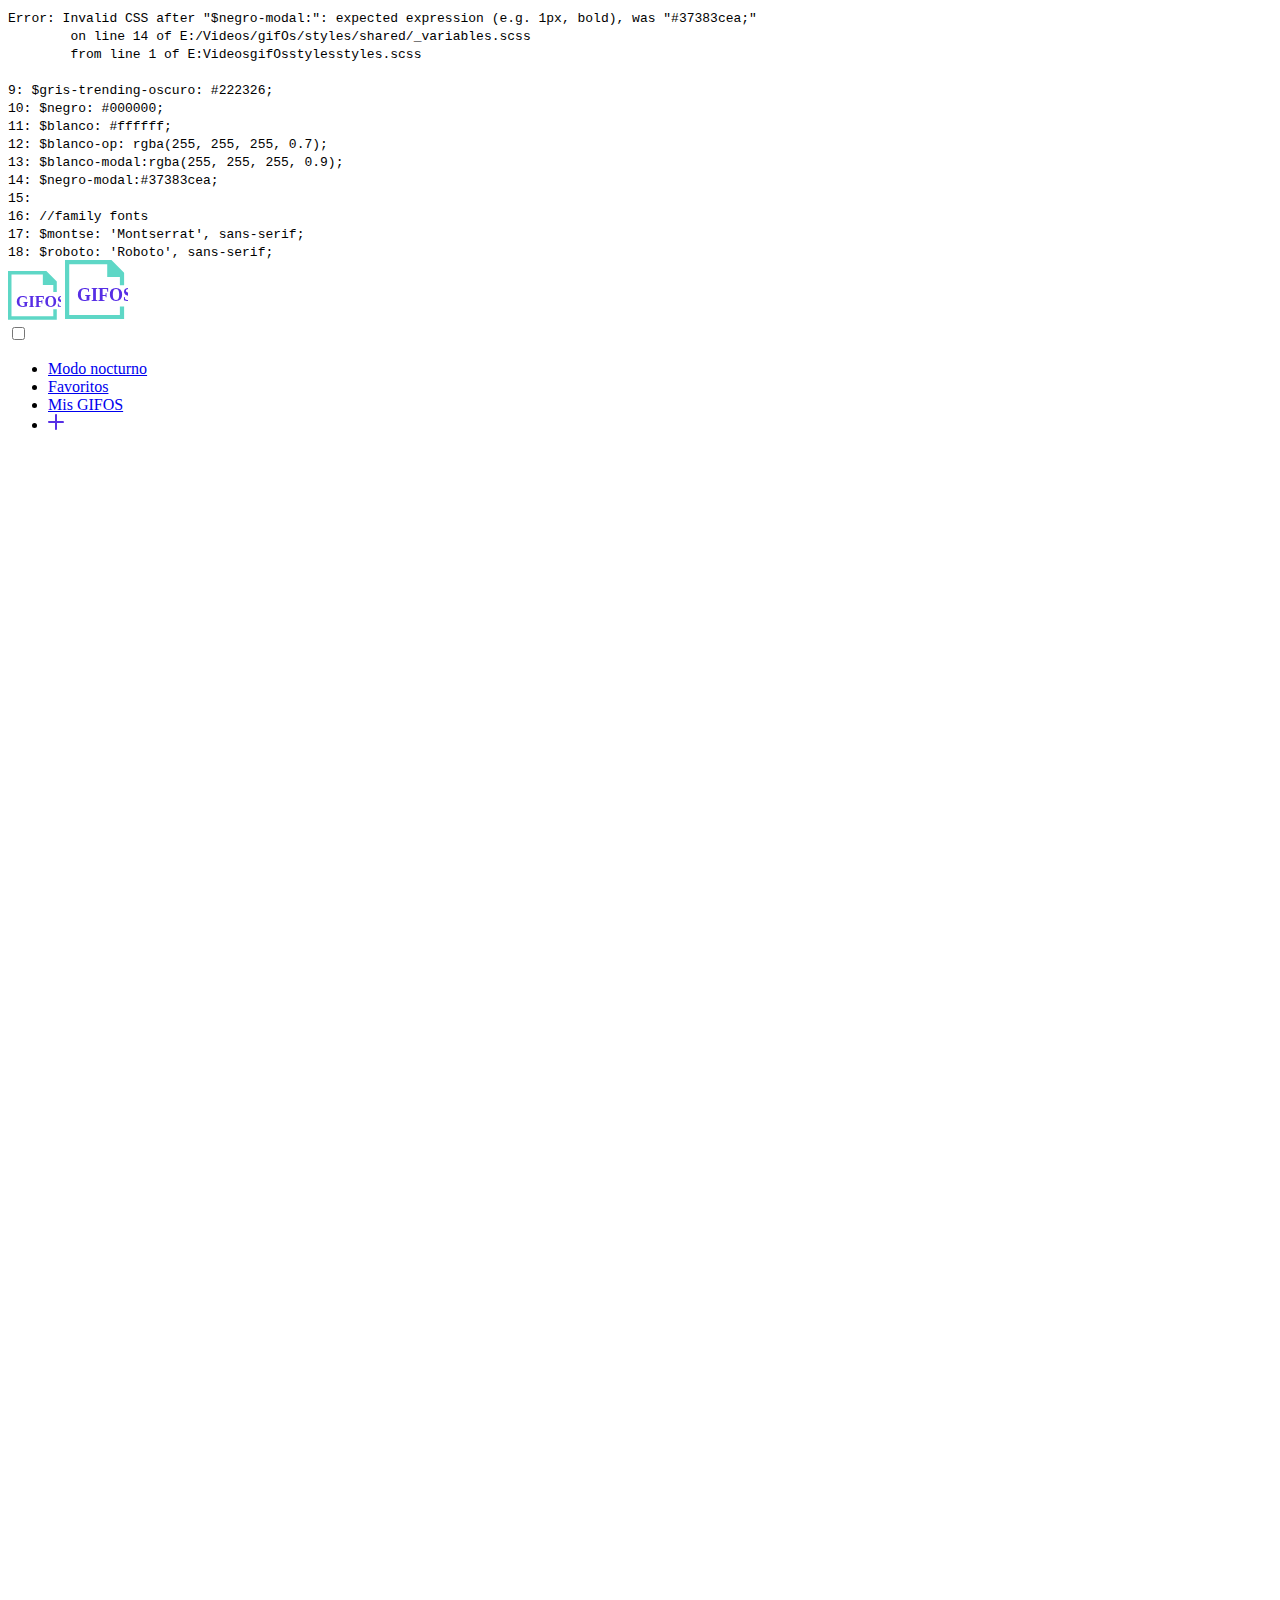
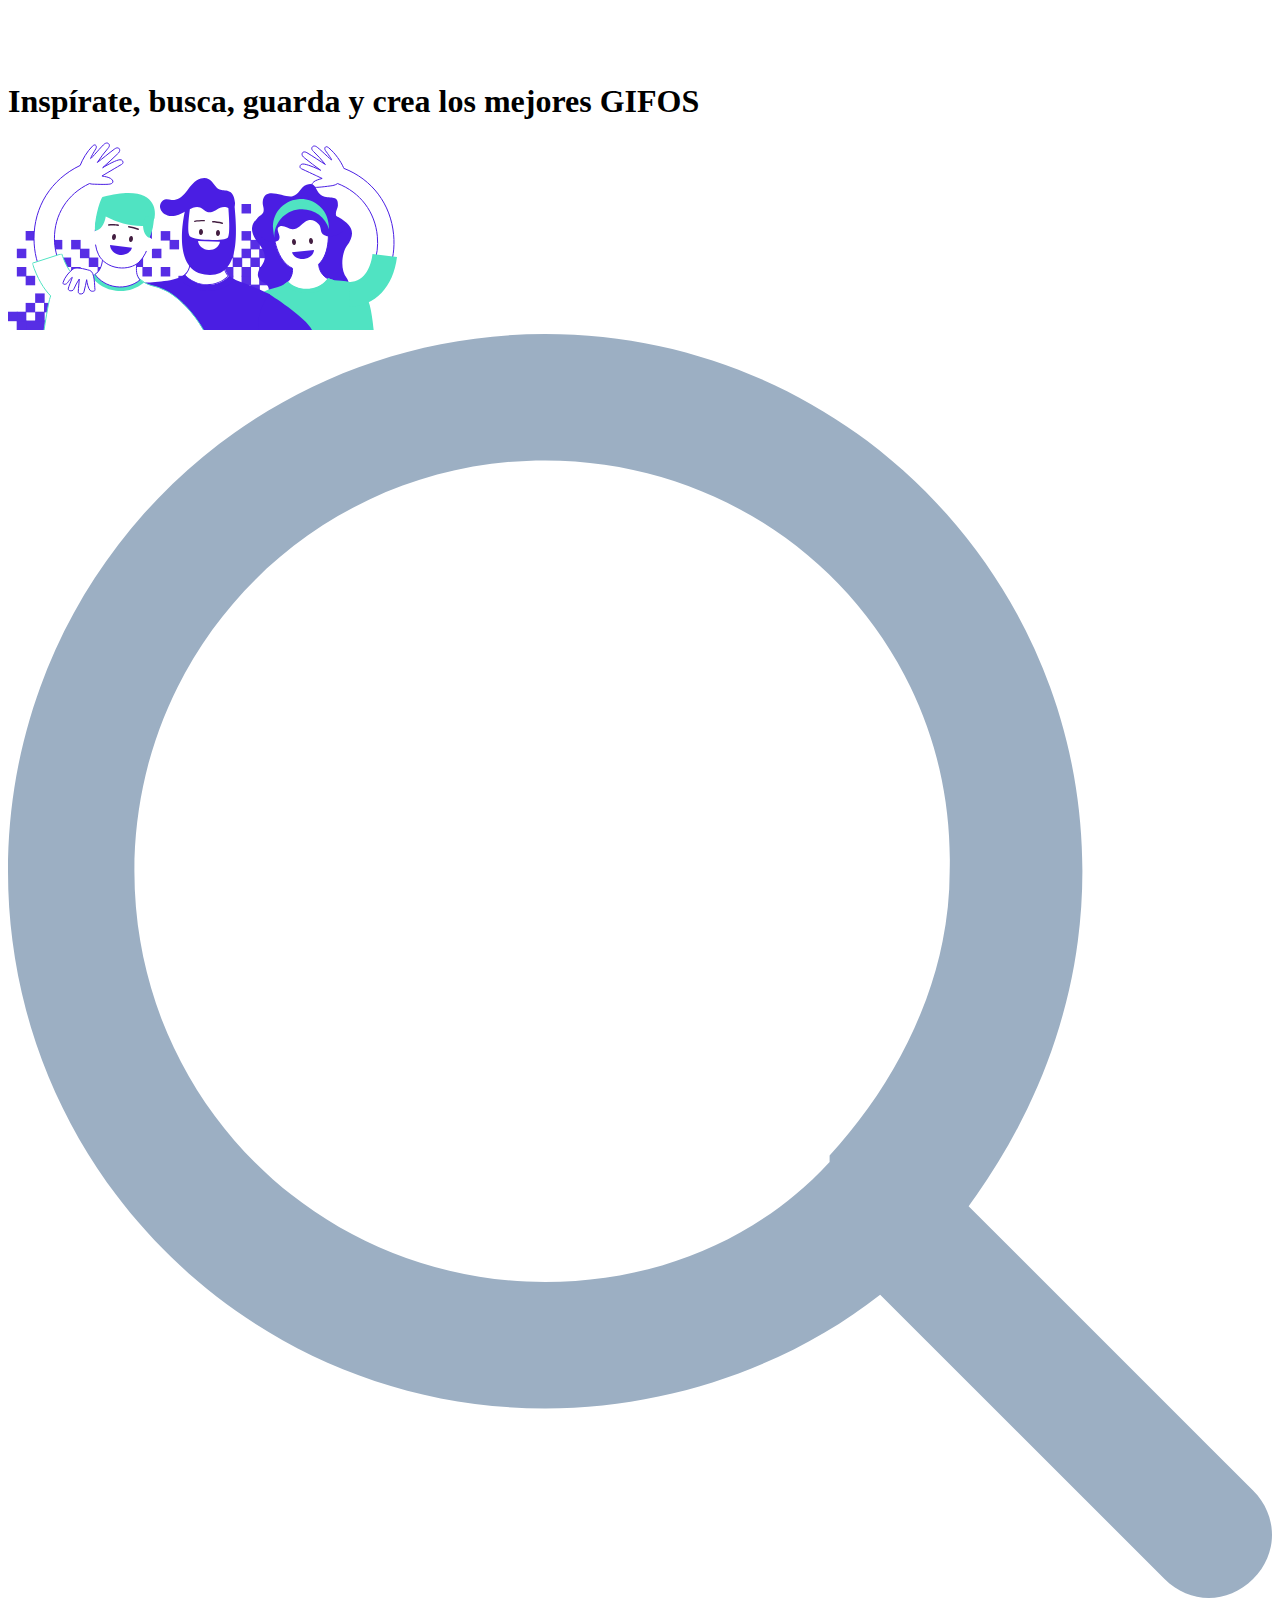
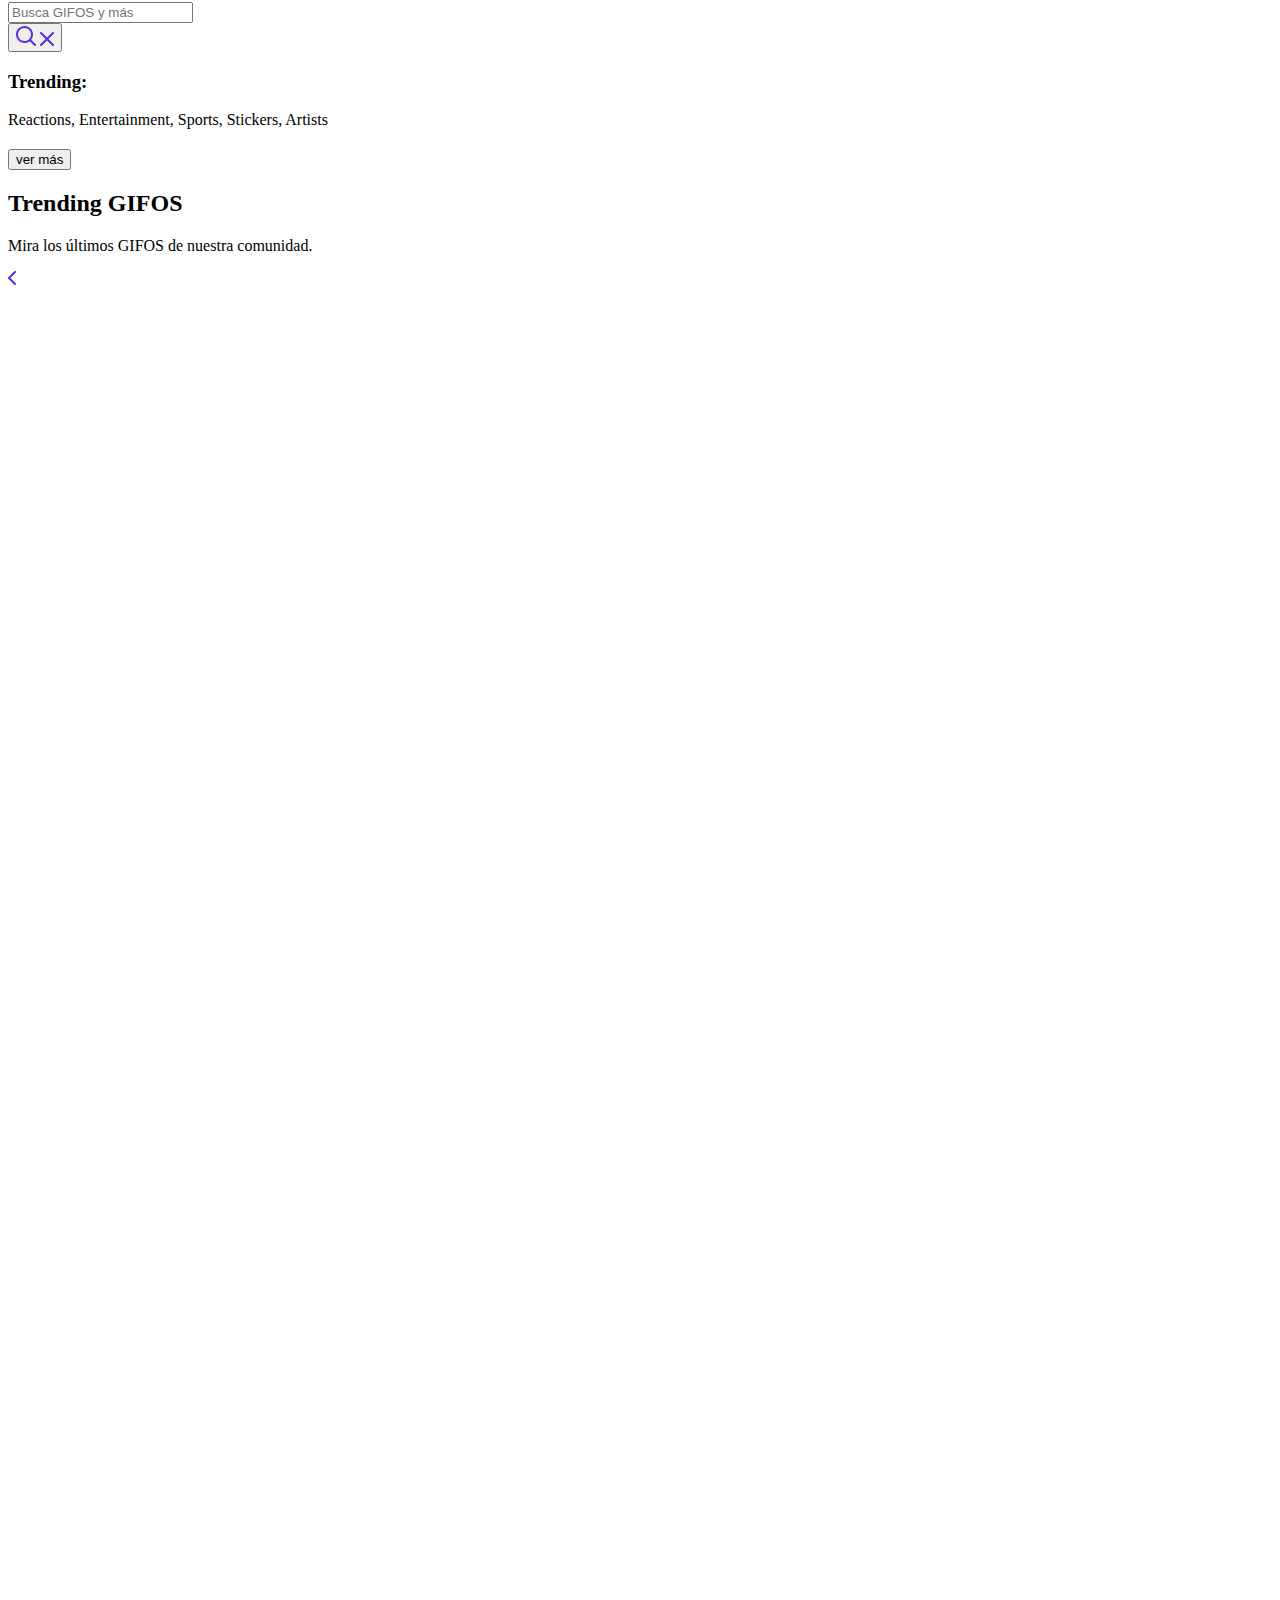
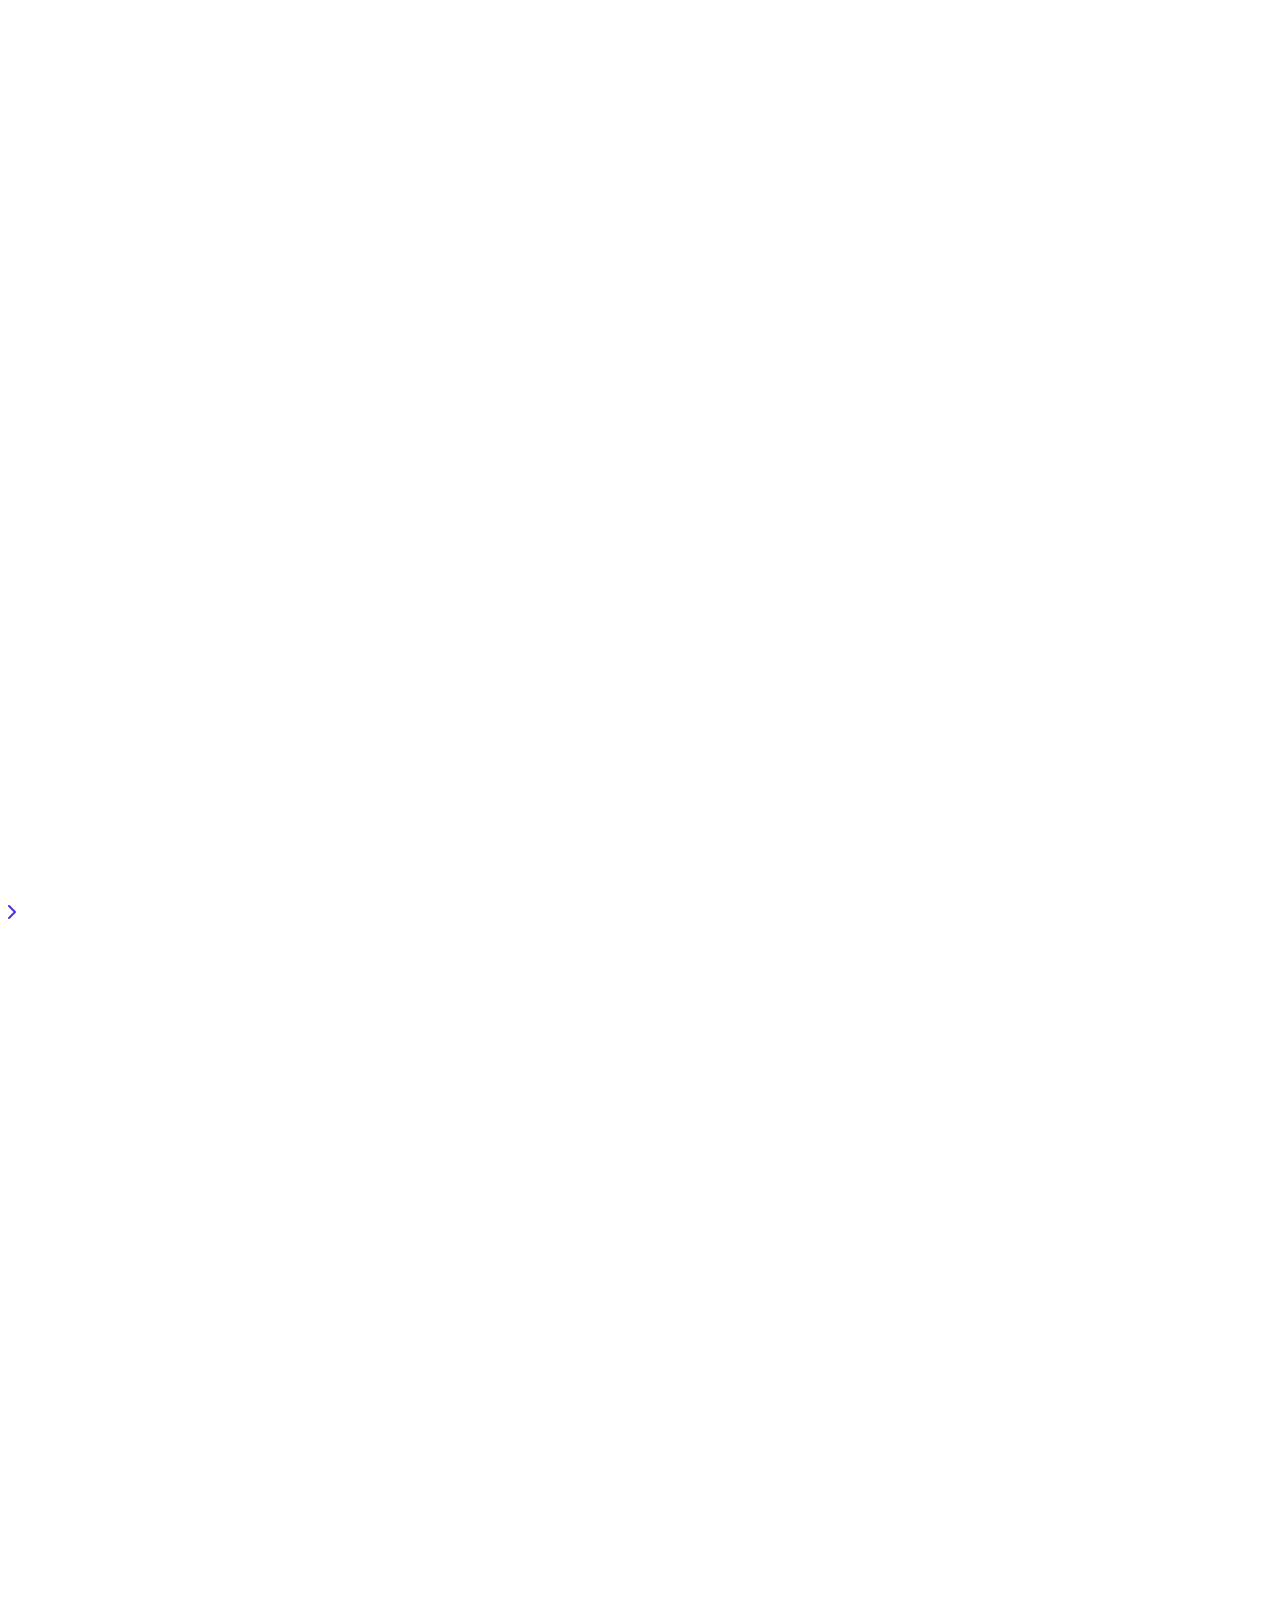
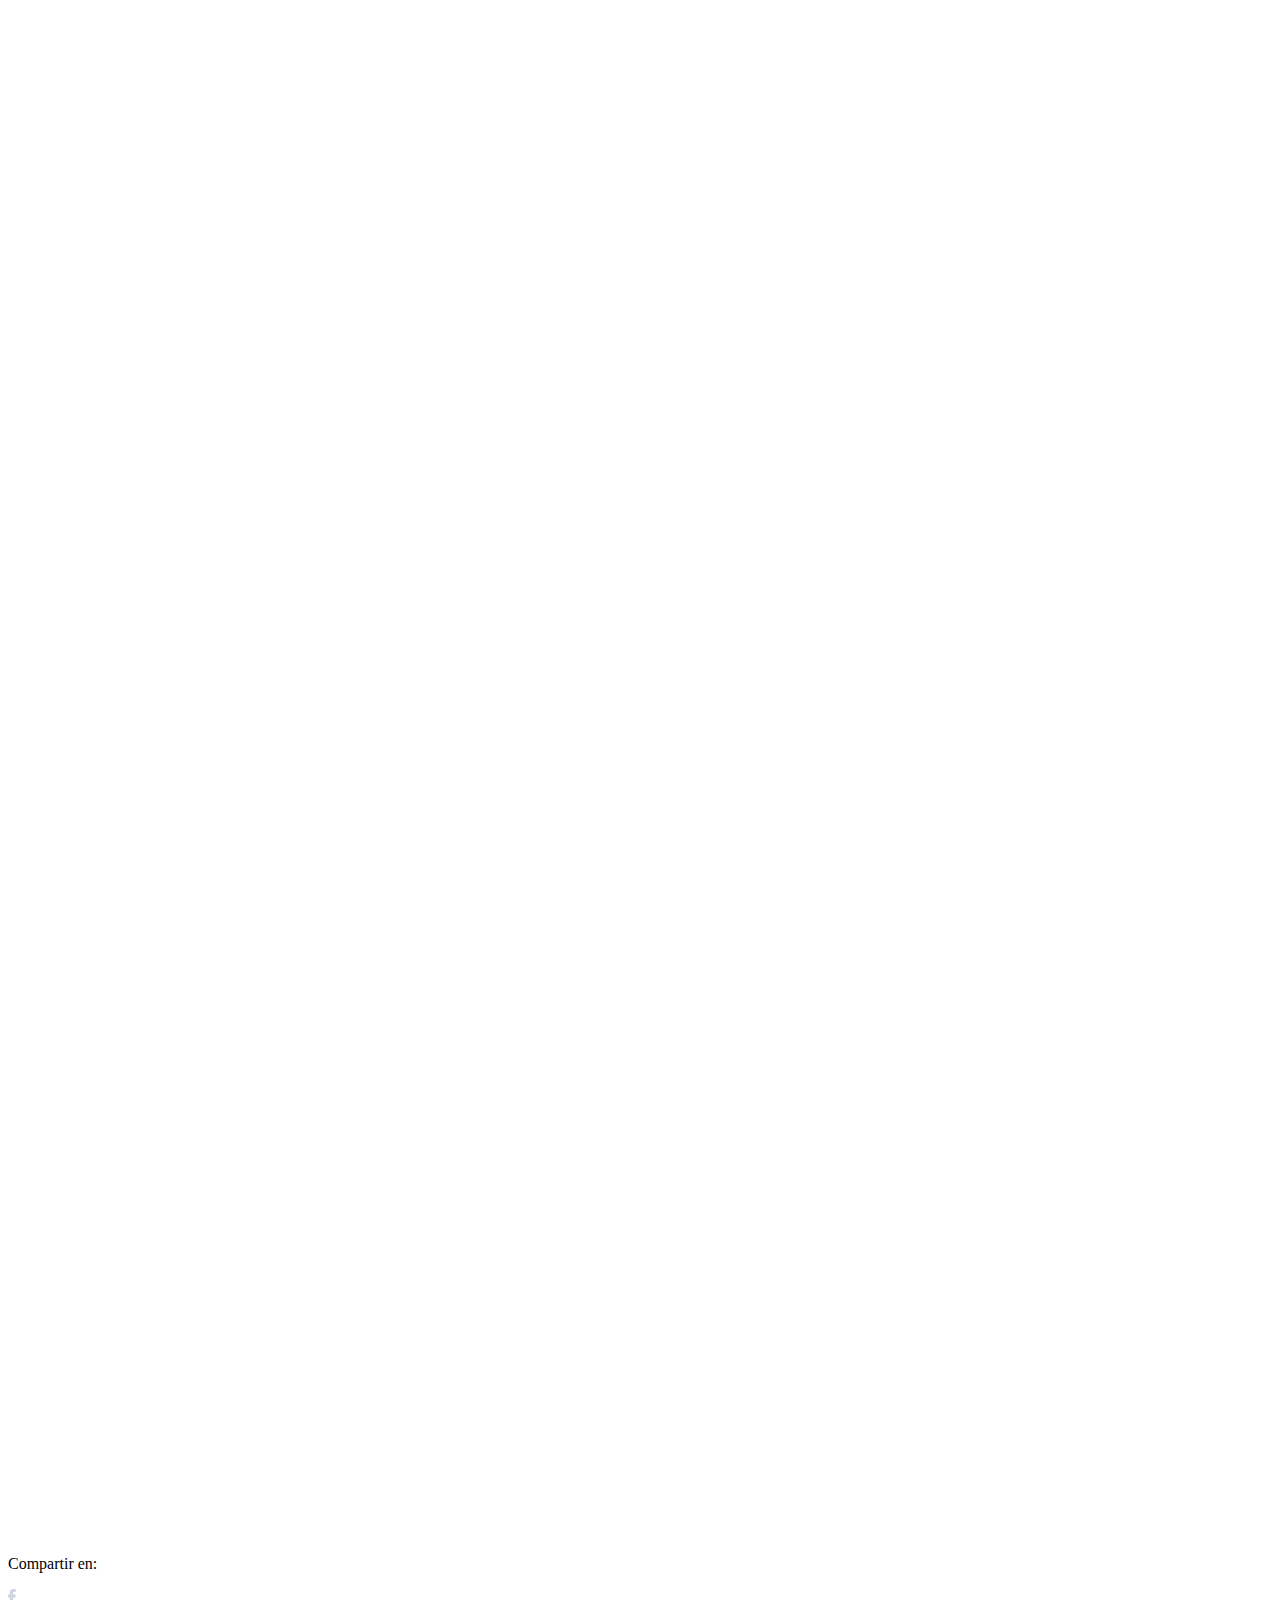
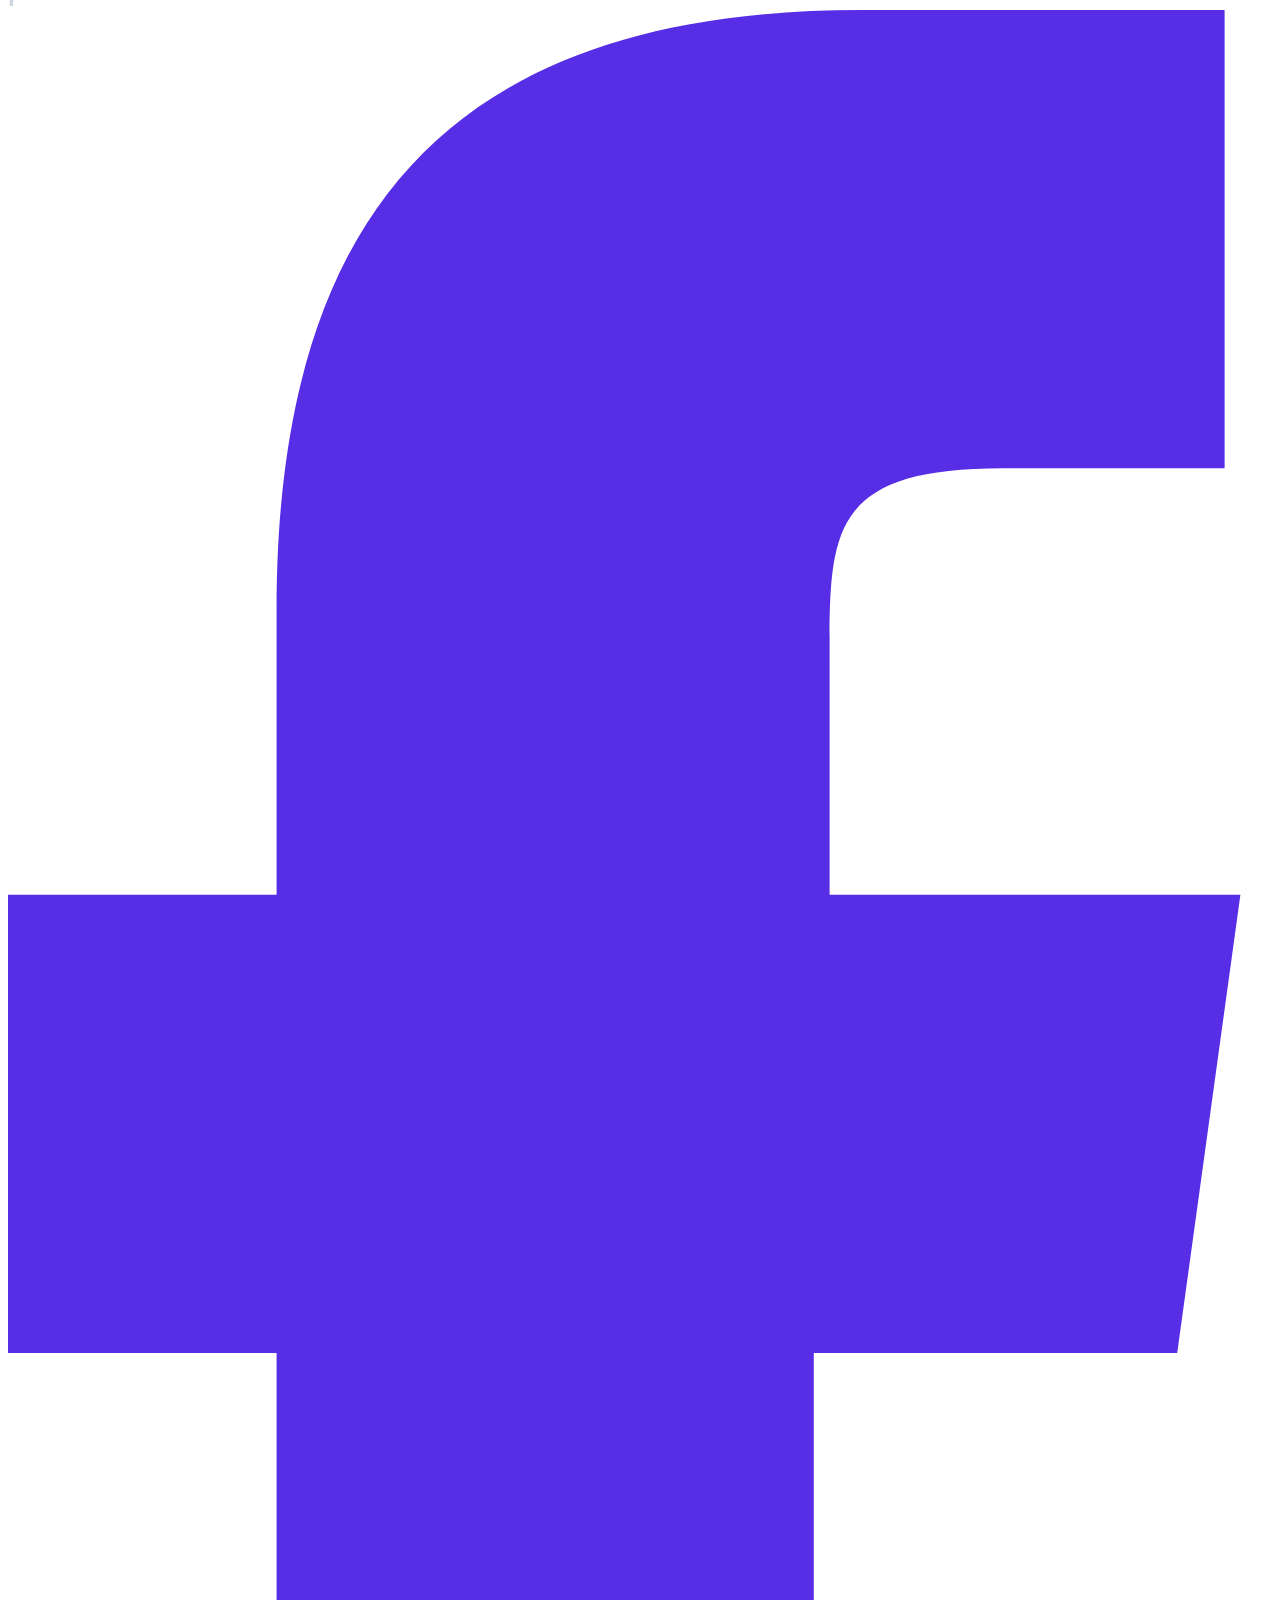
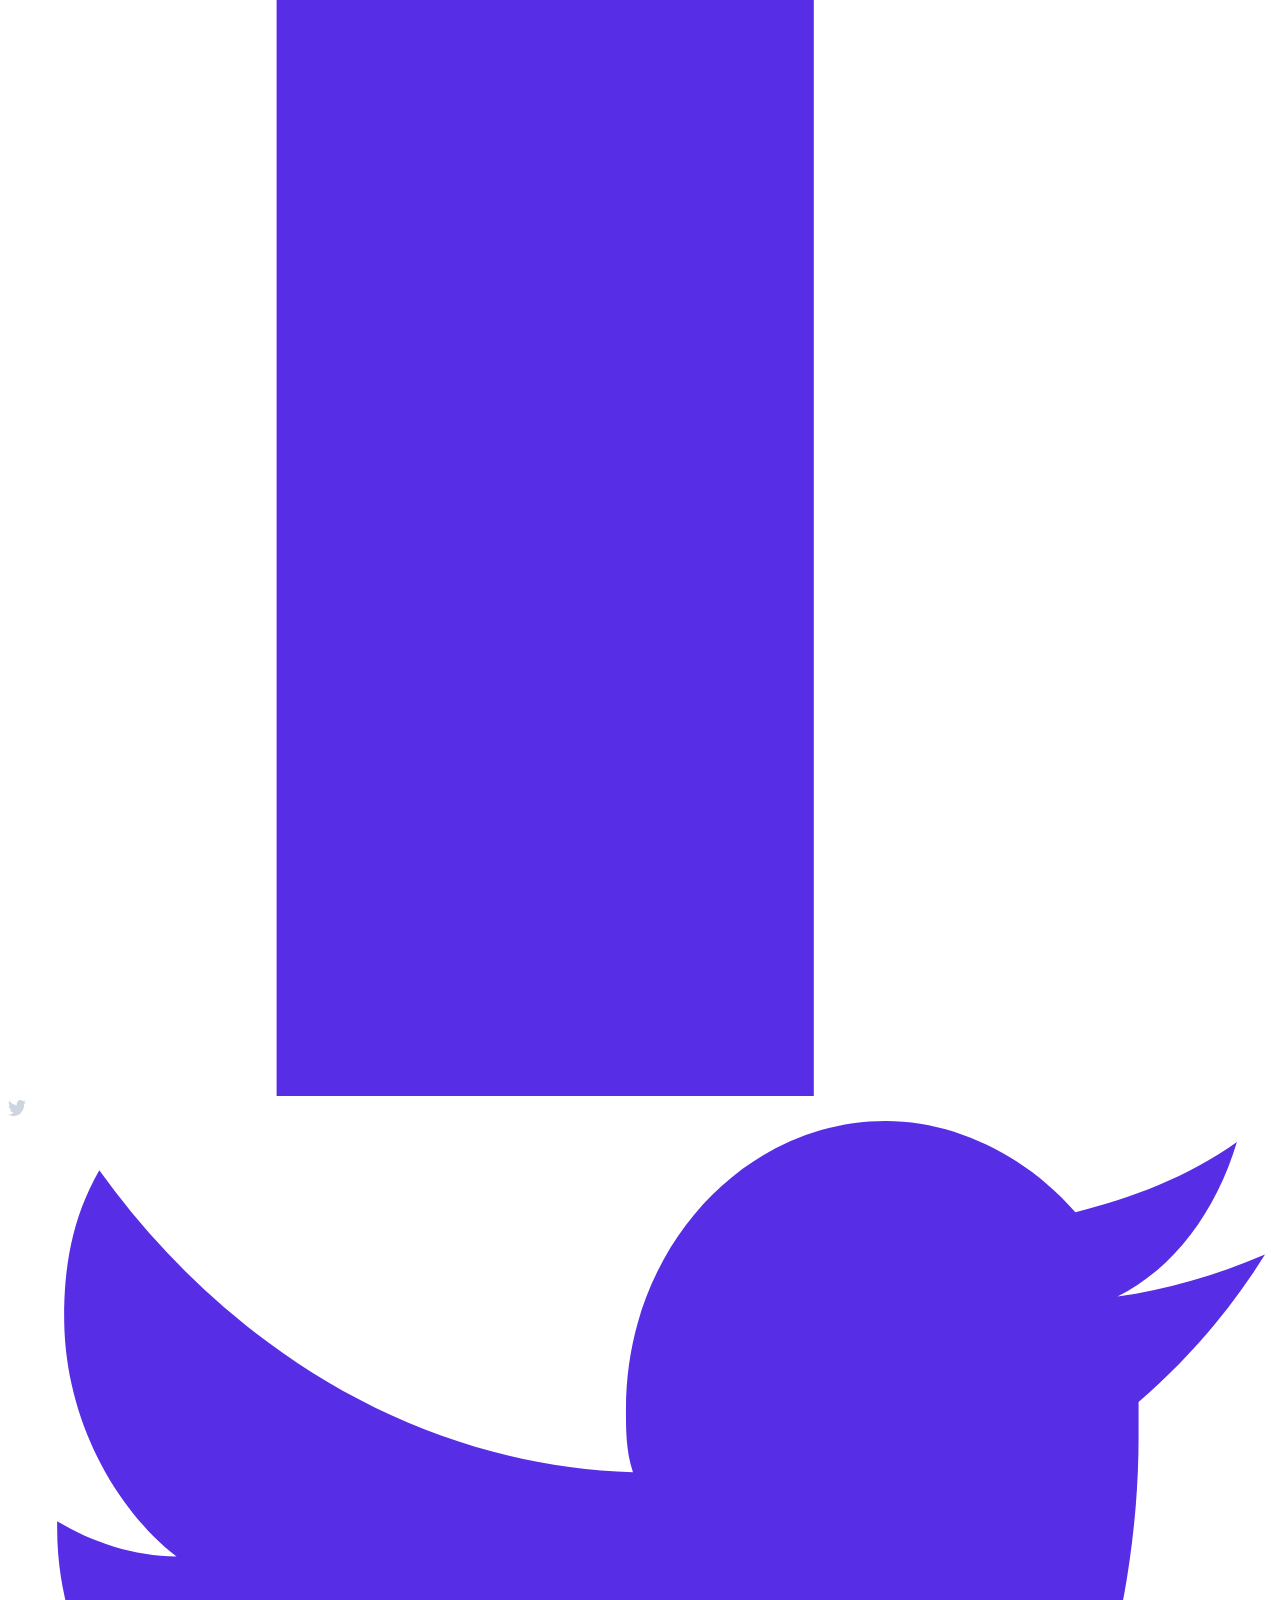
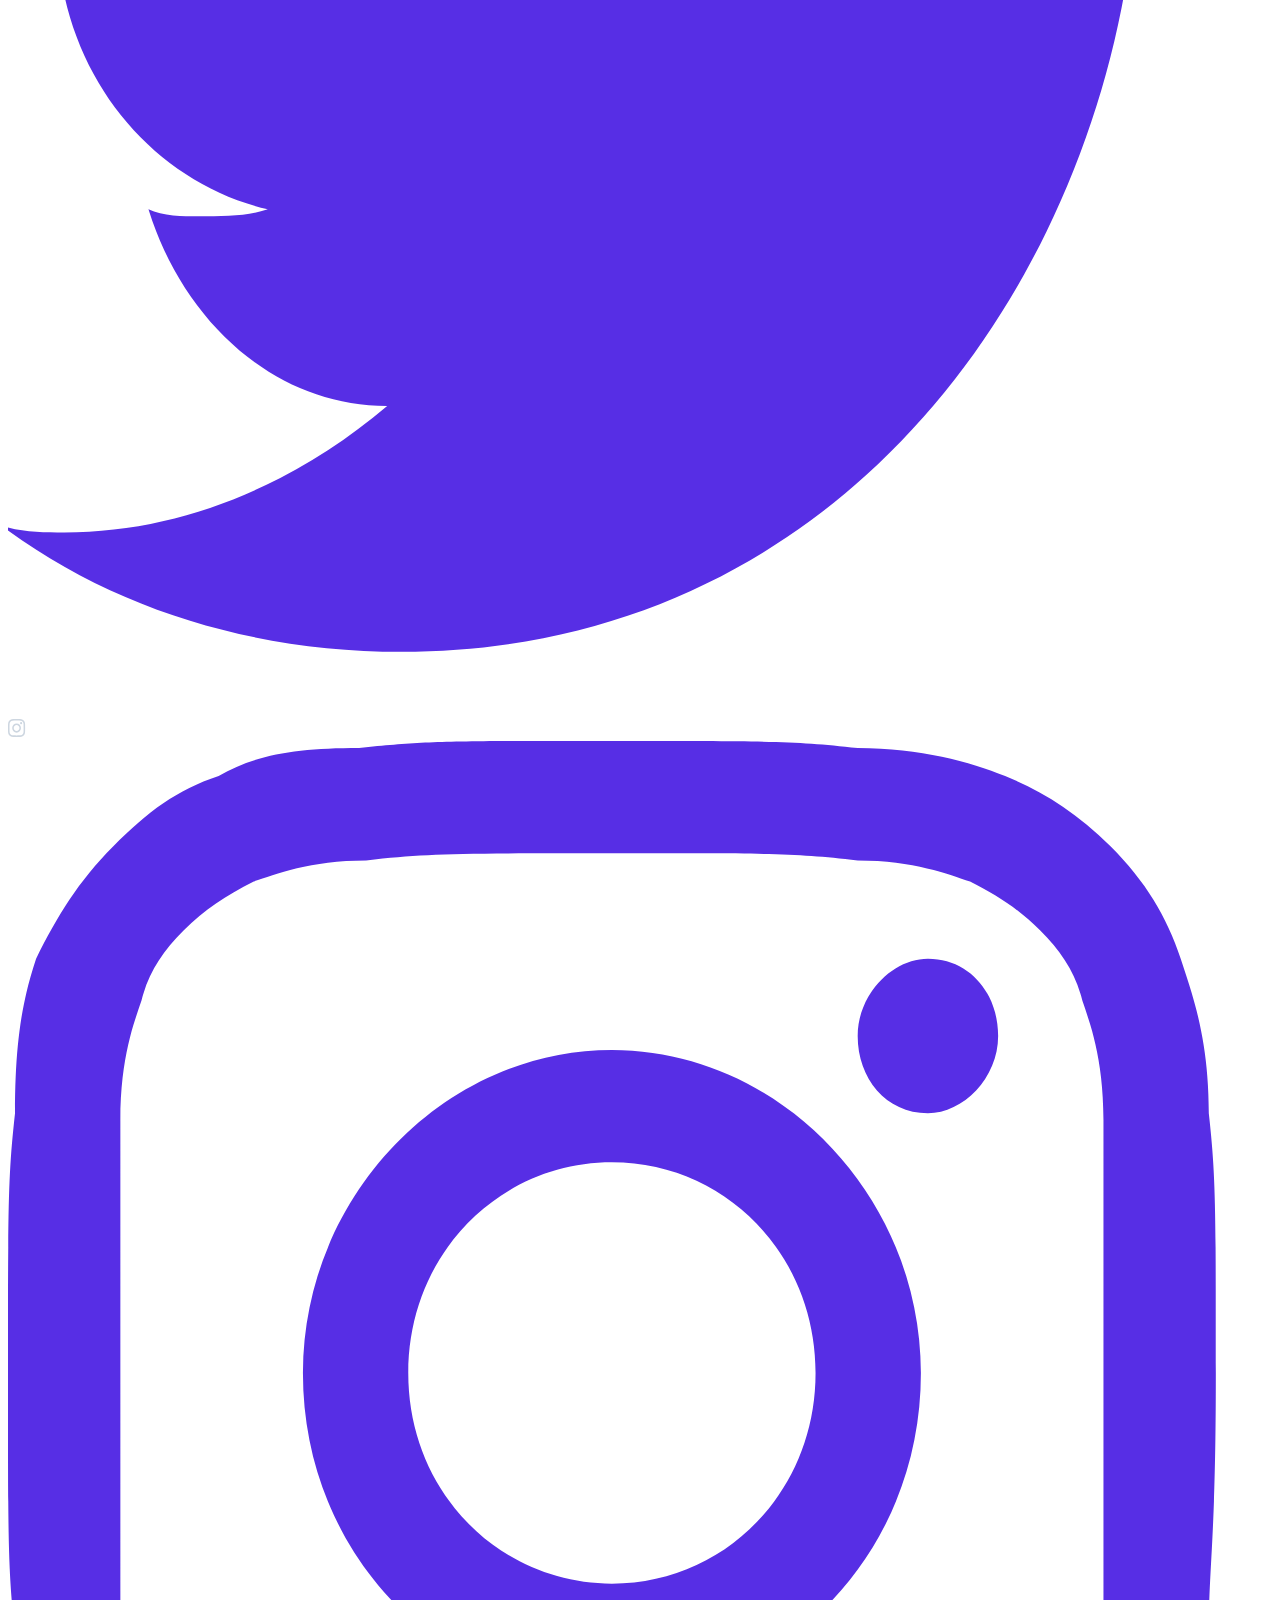
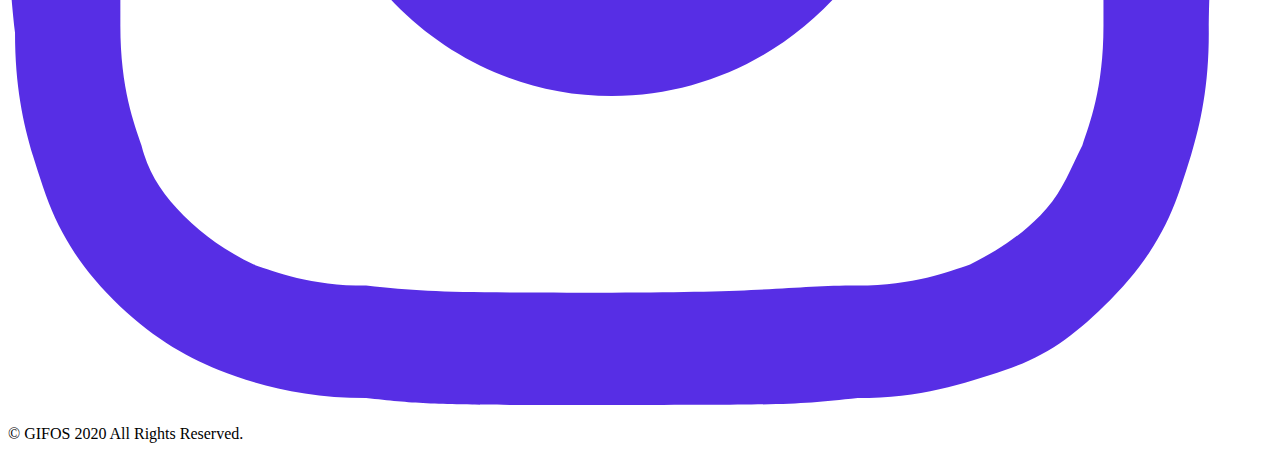
==== index.html @ e81749af "end gifos" ====
<!DOCTYPE html>
<html lang="en">

<head>
    <meta charset="UTF-8">
    <meta name="viewport" content="width=device-width, initial-scale=1.0">
    <link
        href="https://fonts.googleapis.com/css2?family=Montserrat:wght@400;500;700&family=Roboto:wght@300;400;500;700&display=swap"
        rel="stylesheet">
    <link rel="stylesheet" href="./styles/styles.css">
    <title>GIFOS</title>
</head>

<body id="body">

    <header>

        <div class="linea-violeta"></div>

        <div class="navbar">

            <a href="index.html" class="menu-items"><img src="./images/logo-mobile.svg" alt="Logo GifOs" id="logo"></a> 
            <a href="index.html" class="menu-items"><img src="./images/logo-desktop.svg" alt="Logo GifOs" id="logo-desktop"></a>

            <nav>
                <div class="menu">
                    <input type="checkbox" id="checkbox" />

                    <label for="checkbox" id="icon-hamburguesa">
                        <span class="span1"></span>
                        <span class="span2"></span>
                        <span class="span3"></span>
                    </label>

                    <ul id="ul-menu">
                        <li><a href="#" id="menu-modo" class="menu-items">Modo nocturno</a></li>
                        <li><a href="favourites.html" class="menu-items">Favoritos</a></li>
                        <li><a href="mygifos.html" class="menu-items">Mis GIFOS</a></li>
                        <li><a href="creategifo.html" class="menu-creargifo">
                                <img src="./images/button-crear-gifo.svg" alt="Crear Gifo" class="mas-violeta">
                                <img src="./images/button-crear-gifo-hover.svg" alt="Crear Gifo" class="mas-blanco">
                            </a></li>
                    </ul>
                </div>
            </nav>

        </div>

    </header>

    <main>

        <section class="main-header">

            <h1>Inspírate, busca, guarda y crea los mejores <span class="gifos">GIFOS</span></h1>

            <div class="buscador-contenedor">
                <img src="./images/ilustra_header.svg" alt="Ilustración Header">

                <div id="buscador" class="buscador">

                    <div class="buscador-bloque">
                        <div class="buscador-y-lupa">
                            <img src="./images/icon-search-gris.svg" alt="buscador" class="buscador-lupa-gris"
                                id="buscador-lupa-gris">
                            <input type="text" placeholder="Busca GIFOS y más" id="input-buscador"
                                class="input-buscador">
                        </div>
                        <button id="btn-buscador">
                            <img src="./images/icon-search.svg" alt="Buscar" id="buscador-lupa"
                                class="icon-lupa-abierta">
                            <img src="./images/button-close.svg" alt="Cerrar búsqueda" id="cerrar-busqueda"
                                class="icon-cerrar-busqueda">
                        </button>
                    </div>

                    <ul class="buscador-sugerencias" id="buscador-sugerencias">
                    </ul>
                </div>

            </div>

            <div class="trending-sugerencias">
                <h3>Trending:</h3>
                <p id="trending-topics">Reactions, Entertainment, Sports, Stickers, Artists</p>
            </div>

            <div id="resultados-busqueda-contenedor" class="resultados-busqueda-contenedor">

                <h2 id="titulo-busqueda" class="titulo-busqueda"></h2>

                <div id="resultados-busqueda" class="resultados-busqueda">
                </div>

                <button id="resultados-vermas" class="btn-generico">ver más</button>

            </div>

        </section>

        <section class="trending">

            <h2>Trending GIFOS</h2>
            <p class="trending-text">Mira los últimos GIFOS de nuestra comunidad.</p>

            <div class="trending-slider-contenedor">

                <div class="slider-prev" id="trending-btn-previous">
                    <img src="./images/button-left.svg" alt="izquierda" class="prev-violeta">
                    <img src="./images/button-left-blanco.svg" alt="izquierda" class="prev-blanco">
                </div>

                <div class="trending-slider-box">
                    <div class="trending-slider" id="trending-slider">
                    </div>
                </div>

                <div class="slider-next" id="trending-btn-next">
                    <img src="./images/button-right.svg" alt="derecha" class="next-violeta">
                    <img src="./images/button-right-blanco.svg" alt="derecha" class="next-blanco">
                </div>

            </div>

        </section>

    </main>

    <footer>

        <div class="datos">

            <div class="footer-redes">
                <p>Compartir en:</p>
                <div class="redes-iconos-contenedor">
                    <a href="https://www.facebook.com/" class="redes-icon" target="_blank">
                        <img src="./images/icon_facebook.svg" alt="Facebook" class="icon">
                        <img src="./images/icon_facebook-hover.svg" alt="Facebook" class="icon-hover">
                    </a>
                    <a href="https://www.twitter.com/" class="redes-icon" target="_blank">
                        <img src="./images/icon-twitter.svg" alt="Twitter" class="icon">
                        <img src="./images/icon-twitter-hover.svg" alt="Twitter" class="icon-hover">
                    </a>
                    <a href="https://www.instagram.com/" class="redes-icon" target="_blank">
                        <img src="./images/icon_instagram.svg" alt="Instagram" class="icon">
                        <img src="./images/icon_instagram-hover.svg" alt="Instagram" class="icon-hover">
                    </a>
                </div>
            </div>

            <div class="footer-copyright">
                <p>© GIFOS 2020 All Rights Reserved.</p>
            </div>

        </div>
        <div class="linea-violeta"></div>

    </footer>


    <script src="https://www.WebRTC-Experiment.com/RecordRTC.js"></script>
    <script src="./scripts/home.js"></script>
    <script src="./scripts/trending-slide.js"></script>
    <script src="./scripts/nightmode.js"></script>
</body>

</html>
---- styles/styles.css ----
/*
Error: Invalid CSS after "$negro-modal:": expected expression (e.g. 1px, bold), was "#37383cea;"
        on line 14 of E:/Videos/gifOs/styles/shared/_variables.scss
        from line 1 of E:\Videos\gifOs\styles\styles.scss

9: $gris-trending-oscuro: #222326;
10: $negro: #000000;
11: $blanco: #ffffff;
12: $blanco-op: rgba(255, 255, 255, 0.7);
13: $blanco-modal:rgba(255, 255, 255, 0.9);
14: $negro-modal:#37383cea;
15: 
16: //family fonts
17: $montse: 'Montserrat', sans-serif;
18: $roboto: 'Roboto', sans-serif;

Backtrace:
E:/Videos/gifOs/styles/shared/_variables.scss:14
E:\Videos\gifOs\styles\styles.scss:1
C:/Program Files (x86)/Koala/rubygems/gems/sass-3.5.2/lib/sass/scss/parser.rb:1278:in `expected'
C:/Program Files (x86)/Koala/rubygems/gems/sass-3.5.2/lib/sass/script/lexer.rb:231:in `expected!'
C:/Program Files (x86)/Koala/rubygems/gems/sass-3.5.2/lib/sass/script/parser.rb:723:in `assert_expr'
C:/Program Files (x86)/Koala/rubygems/gems/sass-3.5.2/lib/sass/script/parser.rb:68:in `parse'
C:/Program Files (x86)/Koala/rubygems/gems/sass-3.5.2/lib/sass/scss/parser.rb:1134:in `sass_script'
C:/Program Files (x86)/Koala/rubygems/gems/sass-3.5.2/lib/sass/scss/parser.rb:642:in `variable'
C:/Program Files (x86)/Koala/rubygems/gems/sass-3.5.2/lib/sass/scss/parser.rb:696:in `block_child'
C:/Program Files (x86)/Koala/rubygems/gems/sass-3.5.2/lib/sass/scss/parser.rb:689:in `block_contents'
C:/Program Files (x86)/Koala/rubygems/gems/sass-3.5.2/lib/sass/scss/parser.rb:137:in `stylesheet'
C:/Program Files (x86)/Koala/rubygems/gems/sass-3.5.2/lib/sass/scss/parser.rb:41:in `parse'
C:/Program Files (x86)/Koala/rubygems/gems/sass-3.5.2/lib/sass/engine.rb:414:in `_to_tree'
C:/Program Files (x86)/Koala/rubygems/gems/sass-3.5.2/lib/sass/engine.rb:321:in `to_tree'
C:/Program Files (x86)/Koala/rubygems/gems/sass-3.5.2/lib/sass/tree/visitors/perform.rb:327:in `block in visit_import'
C:/Program Files (x86)/Koala/rubygems/gems/sass-3.5.2/lib/sass/stack.rb:88:in `block in with_import'
C:/Program Files (x86)/Koala/rubygems/gems/sass-3.5.2/lib/sass/stack.rb:135:in `with_frame'
C:/Program Files (x86)/Koala/rubygems/gems/sass-3.5.2/lib/sass/stack.rb:88:in `with_import'
C:/Program Files (x86)/Koala/rubygems/gems/sass-3.5.2/lib/sass/tree/visitors/perform.rb:326:in `visit_import'
C:/Program Files (x86)/Koala/rubygems/gems/sass-3.5.2/lib/sass/tree/visitors/base.rb:36:in `visit'
C:/Program Files (x86)/Koala/rubygems/gems/sass-3.5.2/lib/sass/tree/visitors/perform.rb:162:in `block in visit'
C:/Program Files (x86)/Koala/rubygems/gems/sass-3.5.2/lib/sass/stack.rb:79:in `block in with_base'
C:/Program Files (x86)/Koala/rubygems/gems/sass-3.5.2/lib/sass/stack.rb:135:in `with_frame'
C:/Program Files (x86)/Koala/rubygems/gems/sass-3.5.2/lib/sass/stack.rb:79:in `with_base'
C:/Program Files (x86)/Koala/rubygems/gems/sass-3.5.2/lib/sass/tree/visitors/perform.rb:162:in `visit'
C:/Program Files (x86)/Koala/rubygems/gems/sass-3.5.2/lib/sass/tree/visitors/base.rb:52:in `block in visit_children'
C:/Program Files (x86)/Koala/rubygems/gems/sass-3.5.2/lib/sass/tree/visitors/base.rb:52:in `map'
C:/Program Files (x86)/Koala/rubygems/gems/sass-3.5.2/lib/sass/tree/visitors/base.rb:52:in `visit_children'
C:/Program Files (x86)/Koala/rubygems/gems/sass-3.5.2/lib/sass/tree/visitors/perform.rb:171:in `block in visit_children'
C:/Program Files (x86)/Koala/rubygems/gems/sass-3.5.2/lib/sass/tree/visitors/perform.rb:183:in `with_environment'
C:/Program Files (x86)/Koala/rubygems/gems/sass-3.5.2/lib/sass/tree/visitors/perform.rb:170:in `visit_children'
C:/Program Files (x86)/Koala/rubygems/gems/sass-3.5.2/lib/sass/tree/visitors/base.rb:36:in `block in visit'
C:/Program Files (x86)/Koala/rubygems/gems/sass-3.5.2/lib/sass/tree/visitors/perform.rb:190:in `visit_root'
C:/Program Files (x86)/Koala/rubygems/gems/sass-3.5.2/lib/sass/tree/visitors/base.rb:36:in `visit'
C:/Program Files (x86)/Koala/rubygems/gems/sass-3.5.2/lib/sass/tree/visitors/perform.rb:161:in `visit'
C:/Program Files (x86)/Koala/rubygems/gems/sass-3.5.2/lib/sass/tree/visitors/perform.rb:10:in `visit'
C:/Program Files (x86)/Koala/rubygems/gems/sass-3.5.2/lib/sass/tree/root_node.rb:36:in `css_tree'
C:/Program Files (x86)/Koala/rubygems/gems/sass-3.5.2/lib/sass/tree/root_node.rb:29:in `render_with_sourcemap'
C:/Program Files (x86)/Koala/rubygems/gems/sass-3.5.2/lib/sass/engine.rb:389:in `_render_with_sourcemap'
C:/Program Files (x86)/Koala/rubygems/gems/sass-3.5.2/lib/sass/engine.rb:307:in `render_with_sourcemap'
C:/Program Files (x86)/Koala/rubygems/gems/sass-3.5.2/lib/sass/exec/sass_scss.rb:391:in `run'
C:/Program Files (x86)/Koala/rubygems/gems/sass-3.5.2/lib/sass/exec/sass_scss.rb:63:in `process_result'
C:/Program Files (x86)/Koala/rubygems/gems/sass-3.5.2/lib/sass/exec/base.rb:52:in `parse'
C:/Program Files (x86)/Koala/rubygems/gems/sass-3.5.2/lib/sass/exec/base.rb:19:in `parse!'
C:/Program Files (x86)/Koala/rubygems/gems/sass-3.5.2/bin/sass:13:in `<top (required)>'
C:/Program Files (x86)/Koala/bin/sass:22:in `load'
C:/Program Files (x86)/Koala/bin/sass:22:in `<main>'
*/
body:before {
  white-space: pre;
  font-family: monospace;
  content: "Error: Invalid CSS after \"$negro-modal:\": expected expression (e.g. 1px, bold), was \"#37383cea;\"\A         on line 14 of E:/Videos/gifOs/styles/shared/_variables.scss\A         from line 1 of E:\Videos\gifOs\styles\styles.scss\A \A 9: $gris-trending-oscuro: #222326;\A 10: $negro: #000000;\A 11: $blanco: #ffffff;\A 12: $blanco-op: rgba(255, 255, 255, 0.7);\A 13: $blanco-modal:rgba(255, 255, 255, 0.9);\A 14: $negro-modal:#37383cea;\A 15: \A 16: //family fonts\A 17: $montse: 'Montserrat', sans-serif;\A 18: $roboto: 'Roboto', sans-serif;"; }
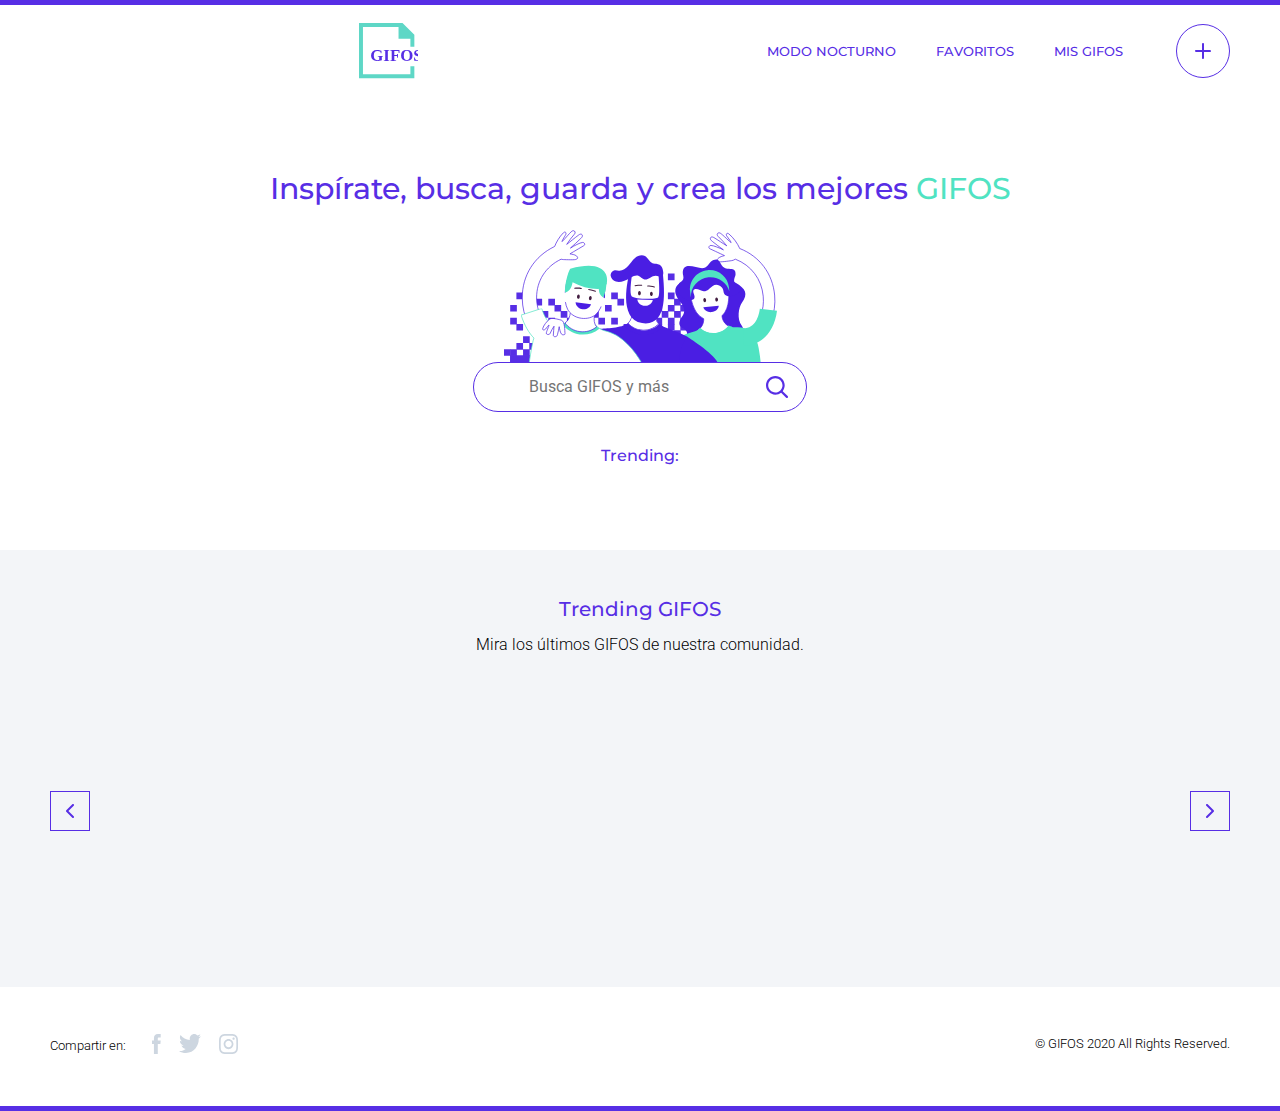
==== commit 1380f067: "Update index.html" ====
--- a/index.html
+++ b/index.html
@@ -82,7 +82,7 @@
 
             <div class="trending-sugerencias">
                 <h3>Trending:</h3>
-                <p id="trending-topics">Reactions, Entertainment, Sports, Stickers, Artists</p>
+                <p id="trending-topics"></p>
             </div>
 
             <div id="resultados-busqueda-contenedor" class="resultados-busqueda-contenedor">
@@ -164,4 +164,4 @@
     <script src="./scripts/nightmode.js"></script>
 </body>
 
-</html>+</html>
--- a/styles/styles.css
+++ b/styles/styles.css
@@ -1,69 +1,2234 @@
-/*
-Error: Invalid CSS after "$negro-modal:": expected expression (e.g. 1px, bold), was "#37383cea;"
-        on line 14 of E:/Videos/gifOs/styles/shared/_variables.scss
-        from line 1 of E:\Videos\gifOs\styles\styles.scss
-
-9: $gris-trending-oscuro: #222326;
-10: $negro: #000000;
-11: $blanco: #ffffff;
-12: $blanco-op: rgba(255, 255, 255, 0.7);
-13: $blanco-modal:rgba(255, 255, 255, 0.9);
-14: $negro-modal:#37383cea;
-15: 
-16: //family fonts
-17: $montse: 'Montserrat', sans-serif;
-18: $roboto: 'Roboto', sans-serif;
-
-Backtrace:
-E:/Videos/gifOs/styles/shared/_variables.scss:14
-E:\Videos\gifOs\styles\styles.scss:1
-C:/Program Files (x86)/Koala/rubygems/gems/sass-3.5.2/lib/sass/scss/parser.rb:1278:in `expected'
-C:/Program Files (x86)/Koala/rubygems/gems/sass-3.5.2/lib/sass/script/lexer.rb:231:in `expected!'
-C:/Program Files (x86)/Koala/rubygems/gems/sass-3.5.2/lib/sass/script/parser.rb:723:in `assert_expr'
-C:/Program Files (x86)/Koala/rubygems/gems/sass-3.5.2/lib/sass/script/parser.rb:68:in `parse'
-C:/Program Files (x86)/Koala/rubygems/gems/sass-3.5.2/lib/sass/scss/parser.rb:1134:in `sass_script'
-C:/Program Files (x86)/Koala/rubygems/gems/sass-3.5.2/lib/sass/scss/parser.rb:642:in `variable'
-C:/Program Files (x86)/Koala/rubygems/gems/sass-3.5.2/lib/sass/scss/parser.rb:696:in `block_child'
-C:/Program Files (x86)/Koala/rubygems/gems/sass-3.5.2/lib/sass/scss/parser.rb:689:in `block_contents'
-C:/Program Files (x86)/Koala/rubygems/gems/sass-3.5.2/lib/sass/scss/parser.rb:137:in `stylesheet'
-C:/Program Files (x86)/Koala/rubygems/gems/sass-3.5.2/lib/sass/scss/parser.rb:41:in `parse'
-C:/Program Files (x86)/Koala/rubygems/gems/sass-3.5.2/lib/sass/engine.rb:414:in `_to_tree'
-C:/Program Files (x86)/Koala/rubygems/gems/sass-3.5.2/lib/sass/engine.rb:321:in `to_tree'
-C:/Program Files (x86)/Koala/rubygems/gems/sass-3.5.2/lib/sass/tree/visitors/perform.rb:327:in `block in visit_import'
-C:/Program Files (x86)/Koala/rubygems/gems/sass-3.5.2/lib/sass/stack.rb:88:in `block in with_import'
-C:/Program Files (x86)/Koala/rubygems/gems/sass-3.5.2/lib/sass/stack.rb:135:in `with_frame'
-C:/Program Files (x86)/Koala/rubygems/gems/sass-3.5.2/lib/sass/stack.rb:88:in `with_import'
-C:/Program Files (x86)/Koala/rubygems/gems/sass-3.5.2/lib/sass/tree/visitors/perform.rb:326:in `visit_import'
-C:/Program Files (x86)/Koala/rubygems/gems/sass-3.5.2/lib/sass/tree/visitors/base.rb:36:in `visit'
-C:/Program Files (x86)/Koala/rubygems/gems/sass-3.5.2/lib/sass/tree/visitors/perform.rb:162:in `block in visit'
-C:/Program Files (x86)/Koala/rubygems/gems/sass-3.5.2/lib/sass/stack.rb:79:in `block in with_base'
-C:/Program Files (x86)/Koala/rubygems/gems/sass-3.5.2/lib/sass/stack.rb:135:in `with_frame'
-C:/Program Files (x86)/Koala/rubygems/gems/sass-3.5.2/lib/sass/stack.rb:79:in `with_base'
-C:/Program Files (x86)/Koala/rubygems/gems/sass-3.5.2/lib/sass/tree/visitors/perform.rb:162:in `visit'
-C:/Program Files (x86)/Koala/rubygems/gems/sass-3.5.2/lib/sass/tree/visitors/base.rb:52:in `block in visit_children'
-C:/Program Files (x86)/Koala/rubygems/gems/sass-3.5.2/lib/sass/tree/visitors/base.rb:52:in `map'
-C:/Program Files (x86)/Koala/rubygems/gems/sass-3.5.2/lib/sass/tree/visitors/base.rb:52:in `visit_children'
-C:/Program Files (x86)/Koala/rubygems/gems/sass-3.5.2/lib/sass/tree/visitors/perform.rb:171:in `block in visit_children'
-C:/Program Files (x86)/Koala/rubygems/gems/sass-3.5.2/lib/sass/tree/visitors/perform.rb:183:in `with_environment'
-C:/Program Files (x86)/Koala/rubygems/gems/sass-3.5.2/lib/sass/tree/visitors/perform.rb:170:in `visit_children'
-C:/Program Files (x86)/Koala/rubygems/gems/sass-3.5.2/lib/sass/tree/visitors/base.rb:36:in `block in visit'
-C:/Program Files (x86)/Koala/rubygems/gems/sass-3.5.2/lib/sass/tree/visitors/perform.rb:190:in `visit_root'
-C:/Program Files (x86)/Koala/rubygems/gems/sass-3.5.2/lib/sass/tree/visitors/base.rb:36:in `visit'
-C:/Program Files (x86)/Koala/rubygems/gems/sass-3.5.2/lib/sass/tree/visitors/perform.rb:161:in `visit'
-C:/Program Files (x86)/Koala/rubygems/gems/sass-3.5.2/lib/sass/tree/visitors/perform.rb:10:in `visit'
-C:/Program Files (x86)/Koala/rubygems/gems/sass-3.5.2/lib/sass/tree/root_node.rb:36:in `css_tree'
-C:/Program Files (x86)/Koala/rubygems/gems/sass-3.5.2/lib/sass/tree/root_node.rb:29:in `render_with_sourcemap'
-C:/Program Files (x86)/Koala/rubygems/gems/sass-3.5.2/lib/sass/engine.rb:389:in `_render_with_sourcemap'
-C:/Program Files (x86)/Koala/rubygems/gems/sass-3.5.2/lib/sass/engine.rb:307:in `render_with_sourcemap'
-C:/Program Files (x86)/Koala/rubygems/gems/sass-3.5.2/lib/sass/exec/sass_scss.rb:391:in `run'
-C:/Program Files (x86)/Koala/rubygems/gems/sass-3.5.2/lib/sass/exec/sass_scss.rb:63:in `process_result'
-C:/Program Files (x86)/Koala/rubygems/gems/sass-3.5.2/lib/sass/exec/base.rb:52:in `parse'
-C:/Program Files (x86)/Koala/rubygems/gems/sass-3.5.2/lib/sass/exec/base.rb:19:in `parse!'
-C:/Program Files (x86)/Koala/rubygems/gems/sass-3.5.2/bin/sass:13:in `<top (required)>'
-C:/Program Files (x86)/Koala/bin/sass:22:in `load'
-C:/Program Files (x86)/Koala/bin/sass:22:in `<main>'
-*/
-body:before {
-  white-space: pre;
-  font-family: monospace;
-  content: "Error: Invalid CSS after \"$negro-modal:\": expected expression (e.g. 1px, bold), was \"#37383cea;\"\A         on line 14 of E:/Videos/gifOs/styles/shared/_variables.scss\A         from line 1 of E:\Videos\gifOs\styles\styles.scss\A \A 9: $gris-trending-oscuro: #222326;\A 10: $negro: #000000;\A 11: $blanco: #ffffff;\A 12: $blanco-op: rgba(255, 255, 255, 0.7);\A 13: $blanco-modal:rgba(255, 255, 255, 0.9);\A 14: $negro-modal:#37383cea;\A 15: \A 16: //family fonts\A 17: $montse: 'Montserrat', sans-serif;\A 18: $roboto: 'Roboto', sans-serif;"; }
+.linea-violeta {
+  height: 5px;
+  background-color: #572EE5;
+  width: 100%;
+}
+
+.dark .linea-violeta {
+  background-color: #000000;
+}
+
+header .navbar {
+  display: -webkit-box;
+  display: -ms-flexbox;
+  display: flex;
+  -webkit-box-pack: justify;
+      -ms-flex-pack: justify;
+          justify-content: space-between;
+  height: 95px;
+  padding: 29px 26px 17px 22px;
+}
+header .navbar #logo {
+  width: 56px;
+}
+header .navbar #logo-desktop {
+  display: none;
+}
+header .navbar nav .menu ul {
+  position: absolute;
+  top: 100px;
+  right: 0px;
+  width: 0px;
+  height: calc(100vh - 100px);
+  padding-left: 0px;
+  padding-top: 32px;
+  overflow: hidden;
+  background-color: rgba(87, 46, 229, 0.9);
+  list-style-type: none;
+  -webkit-transition: width 0.3s ease-out;
+  transition: width 0.3s ease-out;
+}
+header .navbar nav .menu ul li {
+  position: relative;
+}
+header .navbar nav .menu ul li .menu-items {
+  display: block;
+  position: relative;
+  padding-bottom: 11px;
+  padding-top: 13px;
+  text-decoration: none;
+  text-align: center;
+  font-family: 'Montserrat', sans-serif;
+  font-weight: 500;
+  font-size: 15px;
+  line-height: 30px;
+  color: #ffffff;
+}
+header .navbar nav .menu ul li::after {
+  content: "";
+  position: absolute;
+  bottom: 0;
+  left: calc(50% - 20.5px);
+  width: 41px;
+  border-bottom: 1px solid #ffffff;
+  opacity: 0.5;
+}
+header .navbar nav .menu ul li .menu-creargifo {
+  display: none;
+}
+header .navbar nav .menu ul li:first-child a {
+  padding-top: 0;
+}
+header .navbar nav .menu #checkbox {
+  display: none;
+  z-index: 2;
+  position: absolute;
+  top: 10px;
+  right: 16px;
+  -webkit-transform: scale(1.5);
+          transform: scale(1.5);
+}
+header .navbar nav .menu label span {
+  display: block;
+  width: 18px;
+  height: 2px;
+  position: relative;
+  background-color: #572EE5;
+  z-index: 1;
+  -webkit-transition: opacity 0.3s ease, -webkit-transform 0.3s ease;
+  transition: opacity 0.3s ease, -webkit-transform 0.3s ease;
+  transition: transform 0.3s ease, opacity 0.3s ease;
+  transition: transform 0.3s ease, opacity 0.3s ease, -webkit-transform 0.3s ease;
+}
+header .navbar nav .menu label .span1 {
+  -webkit-transform-origin: 10% 0%;
+          transform-origin: 10% 0%;
+  margin-bottom: 3px;
+  background-color: #572EE5;
+}
+header .navbar nav .menu label .span2 {
+  margin-bottom: 3px;
+  background-color: #572EE5;
+}
+header .navbar nav .menu label .span3 {
+  -webkit-transform-origin: 10% 100%;
+          transform-origin: 10% 100%;
+  background-color: #572EE5;
+}
+header .navbar nav .menu input:checked ~ ul {
+  width: 100%;
+  -webkit-transition: width 0.3s ease-out;
+  transition: width 0.3s ease-out;
+}
+header .navbar nav .menu input:checked ~ label .span1 {
+  opacity: 1;
+  -webkit-transform: rotate(45deg);
+          transform: rotate(45deg);
+  background-color: #572EE5;
+}
+header .navbar nav .menu input:checked ~ label .span2 {
+  opacity: 0;
+}
+header .navbar nav .menu input:checked ~ label .span3 {
+  opacity: 1;
+  -webkit-transform: rotate(-45deg);
+          transform: rotate(-45deg);
+  background-color: #572EE5;
+}
+
+@media screen and (min-width: 1024px) {
+  header .navbar {
+    height: 90px;
+    padding-top: 18px;
+    padding-left: 50px;
+    padding-right: 50px;
+  }
+  header .navbar #logo {
+    display: none;
+  }
+  header .navbar #logo-desktop {
+    display: block;
+    width: 59px;
+  }
+  header .navbar nav .menu ul {
+    display: -webkit-box;
+    display: -ms-flexbox;
+    display: flex;
+    -webkit-box-orient: horizontal;
+    -webkit-box-direction: normal;
+        -ms-flex-direction: row;
+            flex-direction: row;
+    position: relative;
+    top: 0px;
+    right: 0px;
+    width: 100%;
+    height: unset;
+    padding-top: 0;
+    background-color: unset;
+  }
+  header .navbar nav .menu ul li {
+    display: inline-block;
+    padding-top: 0;
+    margin-left: 40px;
+  }
+  header .navbar nav .menu ul li .menu-items {
+    display: block;
+    position: relative;
+    padding-bottom: 1px;
+    padding-top: 3px;
+    border-bottom: 2px solid white;
+    font-family: 'Montserrat', sans-serif;
+    font-weight: 500;
+    font-size: 13px;
+    line-height: 16px;
+    text-transform: uppercase;
+    color: #572EE5;
+  }
+  header .navbar nav .menu ul li::after {
+    display: none;
+  }
+  header .navbar nav .menu ul li .menu-items:hover {
+    border-bottom: 2px solid #50E3C2;
+  }
+  header .navbar nav .menu ul li .menu-items:active {
+    color: #9CAFC3;
+  }
+  header .navbar nav .menu ul li .menu-creargifo {
+    display: -webkit-box;
+    display: -ms-flexbox;
+    display: flex;
+    -webkit-box-pack: center;
+        -ms-flex-pack: center;
+            justify-content: center;
+    -webkit-box-align: center;
+        -ms-flex-align: center;
+            align-items: center;
+    height: 54px;
+    width: 54px;
+    padding-top: 0;
+    border-radius: 50%;
+    border: 1px solid #572EE5;
+    background-color: unset;
+  }
+  header .navbar nav .menu ul li .menu-creargifo .mas-violeta {
+    width: 16px;
+  }
+  header .navbar nav .menu ul li .menu-creargifo .mas-blanco {
+    width: 16px;
+    display: none;
+  }
+  header .navbar nav .menu ul li .menu-creargifo:hover {
+    background-color: #572EE5;
+    border-bottom: none;
+  }
+  header .navbar nav .menu ul li .menu-creargifo:hover .mas-violeta {
+    display: none;
+  }
+  header .navbar nav .menu ul li .menu-creargifo:hover .mas-blanco {
+    display: block;
+  }
+  header .navbar nav .menu ul li .menu-creargifo:active {
+    background-color: #9CAFC3;
+  }
+  header .navbar nav .menu ul li:last-child {
+    margin-left: 53px;
+  }
+  header .navbar nav .menu ul li:first-child {
+    padding-top: 3px;
+  }
+  header .navbar nav .menu #checkbox {
+    display: none;
+  }
+  header .navbar nav .menu label span {
+    display: none;
+  }
+}
+@media screen and (min-width: 1440px) {
+  header .navbar {
+    padding-left: 156px;
+    padding-right: 156px;
+  }
+}
+footer .datos .footer-redes {
+  margin-top: 47px;
+  display: -webkit-box;
+  display: -ms-flexbox;
+  display: flex;
+  -webkit-box-orient: vertical;
+  -webkit-box-direction: normal;
+      -ms-flex-direction: column;
+          flex-direction: column;
+  -webkit-box-align: center;
+      -ms-flex-align: center;
+          align-items: center;
+}
+footer .datos .footer-redes p {
+  font-family: 'Roboto', sans-serif;
+  font-weight: 300;
+  font-size: 16px;
+  line-height: 23px;
+  text-align: center;
+  font-size: 15px;
+  line-height: 18px;
+}
+footer .datos .footer-redes .redes-iconos-contenedor {
+  margin-top: 22px;
+  display: -webkit-box;
+  display: -ms-flexbox;
+  display: flex;
+  -webkit-box-orient: horizontal;
+  -webkit-box-direction: normal;
+      -ms-flex-direction: row;
+          flex-direction: row;
+  -webkit-box-pack: center;
+      -ms-flex-pack: center;
+          justify-content: center;
+}
+footer .datos .footer-redes .redes-iconos-contenedor .redes-icon {
+  padding: 0 9px;
+}
+footer .datos .footer-redes .redes-iconos-contenedor .redes-icon .icon {
+  height: 20px;
+}
+footer .datos .footer-redes .redes-iconos-contenedor .redes-icon .icon-hover {
+  height: 20px;
+  display: none;
+}
+footer .datos .footer-redes .redes-iconos-contenedor .redes-icon:hover .icon {
+  display: none;
+}
+footer .datos .footer-redes .redes-iconos-contenedor .redes-icon:hover .icon-hover {
+  display: block;
+}
+footer .datos .footer-copyright {
+  margin-top: 46px;
+  margin-bottom: 23px;
+}
+footer .datos .footer-copyright p {
+  font-family: 'Roboto', sans-serif;
+  font-weight: 300;
+  font-size: 16px;
+  line-height: 23px;
+  text-align: center;
+  font-size: 14px;
+  line-height: 20px;
+}
+
+@media screen and (min-width: 1024px) {
+  footer .datos {
+    display: -webkit-box;
+    display: -ms-flexbox;
+    display: flex;
+    -webkit-box-pack: justify;
+        -ms-flex-pack: justify;
+            justify-content: space-between;
+    margin: 47px 50px 48px;
+  }
+  footer .datos .footer-redes {
+    margin-top: 0;
+    display: -webkit-box;
+    display: -ms-flexbox;
+    display: flex;
+    -webkit-box-orient: horizontal;
+    -webkit-box-direction: normal;
+        -ms-flex-direction: row;
+            flex-direction: row;
+  }
+  footer .datos .footer-redes p {
+    font-family: 'Roboto', sans-serif;
+    font-weight: 300;
+    font-size: 16px;
+    line-height: 23px;
+    text-align: center;
+    font-size: 13px;
+    line-height: 15px;
+  }
+  footer .datos .footer-redes .redes-iconos-contenedor {
+    margin-top: 0px;
+    margin-left: 17px;
+  }
+  footer .datos .footer-redes .redes-iconos-contenedor .redes-icon {
+    padding: 0 9px;
+  }
+  footer .datos .footer-redes .redes-iconos-contenedor .redes-icon .icon {
+    height: 20px;
+  }
+  footer .datos .footer-redes .redes-iconos-contenedor .redes-icon .icon-hover {
+    height: 20px;
+    display: none;
+  }
+  footer .datos .footer-redes .redes-iconos-contenedor .redes-icon:hover .icon {
+    display: none;
+  }
+  footer .datos .footer-redes .redes-iconos-contenedor .redes-icon:hover .icon-hover {
+    display: block;
+  }
+  footer .datos .footer-copyright {
+    margin-top: 0px;
+    margin-bottom: 0px;
+  }
+  footer .datos .footer-copyright p {
+    font-size: 13px;
+  }
+}
+@media screen and (min-width: 1440px) {
+  footer .datos {
+    margin: 47px 156px 48px;
+  }
+}
+.modal-activado {
+  position: fixed;
+  padding: 0 20px;
+  z-index: 9;
+  left: 0;
+  top: 0;
+  width: 100%;
+  height: 100vh;
+  overflow-y: scroll;
+  background-color: rgba(255, 255, 255, 0.9);
+}
+.modal-activado .modal-btn-close {
+  background-color: unset;
+  border: 0;
+  position: absolute;
+  width: 24px;
+  height: 24px;
+  top: 50px;
+  right: 20px;
+}
+.modal-activado .modal-gif {
+  width: 100%;
+  margin-top: 124px;
+}
+.modal-activado .modal-bar {
+  display: -webkit-box;
+  display: -ms-flexbox;
+  display: flex;
+  -webkit-box-pack: justify;
+      -ms-flex-pack: justify;
+          justify-content: space-between;
+  margin: 17px 0;
+}
+.modal-activado .modal-bar .modal-textos {
+  max-width: 65%;
+}
+.modal-activado .modal-bar .modal-textos .modal-user {
+  text-align: left;
+  font-size: 15px;
+  line-height: 18px;
+  font-weight: 300;
+  margin: 0;
+  color: #000000;
+  font-family: 'Roboto', sans-serif;
+}
+.modal-activado .modal-bar .modal-textos .modal-titulo {
+  text-align: left;
+  font-size: 16px;
+  line-height: 19px;
+  font-weight: 500;
+  margin-top: 6px;
+  color: #000000;
+  font-family: 'Montserrat', sans-serif;
+}
+.modal-activado .modal-bar .modal-btn {
+  background-color: unset;
+  border: 0;
+  width: 36px;
+  height: 36px;
+}
+
+@media screen and (min-width: 1024px) {
+  .modal-activado {
+    padding: unset;
+    text-align: center;
+  }
+
+  .modal-btn-close {
+    top: 50px;
+    right: 100px !important;
+    cursor: pointer;
+  }
+
+  .modal-gif {
+    max-width: 600px;
+    margin-top: 160px;
+  }
+
+  .modal-bar {
+    margin: 27px auto !important;
+    max-width: 600px;
+    position: relative;
+  }
+  .modal-bar .modal-textos {
+    max-width: 80%;
+  }
+  .modal-bar .modal-btn {
+    border: 1px solid #9CAFC3;
+    cursor: pointer;
+  }
+}
+.main-header h1 {
+  font-family: 'Montserrat', sans-serif;
+  font-weight: 500;
+  text-align: center;
+  color: #572EE5;
+  font-size: 25px;
+  line-height: 33px;
+  padding: 7px 54px 31px 54px;
+}
+.main-header h1 .gifos {
+  color: #50E3C2;
+}
+.main-header .buscador-contenedor {
+  display: -webkit-box;
+  display: -ms-flexbox;
+  display: flex;
+  -webkit-box-orient: vertical;
+  -webkit-box-direction: normal;
+      -ms-flex-direction: column;
+          flex-direction: column;
+  -webkit-box-align: center;
+      -ms-flex-align: center;
+          align-items: center;
+}
+.main-header .buscador-contenedor img {
+  width: 273px;
+}
+.main-header .buscador-contenedor .buscador {
+  border: 1px solid #572EE5;
+  border-radius: 27px;
+  width: 334px;
+  height: 50px;
+  display: -webkit-box;
+  display: -ms-flexbox;
+  display: flex;
+  -webkit-box-orient: vertical;
+  -webkit-box-direction: normal;
+      -ms-flex-direction: column;
+          flex-direction: column;
+}
+.main-header .buscador-contenedor .buscador .buscador-bloque {
+  width: 100%;
+  display: -webkit-box;
+  display: -ms-flexbox;
+  display: flex;
+  -webkit-box-pack: justify;
+      -ms-flex-pack: justify;
+          justify-content: space-between;
+  padding: 0 18px;
+}
+.main-header .buscador-contenedor .buscador .buscador-bloque .buscador-y-lupa {
+  display: -webkit-box;
+  display: -ms-flexbox;
+  display: flex;
+}
+.main-header .buscador-contenedor .buscador .buscador-bloque .buscador-y-lupa .buscador-lupa-gris {
+  padding-top: 2px;
+  width: 22px;
+  opacity: 0;
+}
+.main-header .buscador-contenedor .buscador .buscador-bloque .buscador-y-lupa .input-buscador {
+  margin-left: 15px;
+  border: none;
+  font-family: 'Roboto', sans-serif;
+  color: #9CAFC3;
+  font-size: 16px;
+  text-align: left;
+  line-height: 19px;
+  font-weight: 400;
+  background-color: unset;
+}
+.main-header .buscador-contenedor .buscador .buscador-bloque #btn-buscador {
+  background-color: unset;
+  border: none;
+}
+.main-header .buscador-contenedor .buscador .buscador-bloque #btn-buscador .icon-lupa-abierta {
+  padding-top: 3px;
+  width: 22px;
+}
+.main-header .buscador-contenedor .buscador .buscador-bloque #btn-buscador .icon-cerrar-busqueda {
+  display: none;
+}
+.main-header .buscador-contenedor .buscador .buscador-sugerencias {
+  display: none;
+}
+
+.buscador-activo {
+  border: 1px solid #572EE5;
+  border-radius: 27px;
+  width: 334px;
+  height: 200px;
+}
+.buscador-activo .buscador-bloque {
+  width: 100%;
+  height: 50px;
+  display: -webkit-box;
+  display: -ms-flexbox;
+  display: flex;
+  -webkit-box-pack: justify;
+      -ms-flex-pack: justify;
+          justify-content: space-between;
+  padding: 0 18px;
+}
+.buscador-activo .buscador-bloque .buscador-y-lupa {
+  display: -webkit-box;
+  display: -ms-flexbox;
+  display: flex;
+}
+.buscador-activo .buscador-bloque .buscador-y-lupa .buscador-lupa-gris {
+  padding-top: 2px;
+  width: 22px;
+  opacity: 1;
+}
+.buscador-activo .buscador-bloque .buscador-y-lupa .input-buscador {
+  margin-left: 15px;
+  border: none;
+  font-family: 'Roboto', sans-serif;
+  color: #000000;
+  font-size: 16px;
+  text-align: left;
+  line-height: 19px;
+  font-weight: 400;
+}
+.buscador-activo .buscador-bloque #btn-buscador {
+  background-color: unset;
+  border: none;
+}
+.buscador-activo .buscador-bloque #btn-buscador .icon-lupa-abierta {
+  display: none;
+}
+.buscador-activo .buscador-bloque #btn-buscador .icon-cerrar-busqueda {
+  width: 14px;
+}
+.buscador-activo .buscador-sugerencias {
+  display: block;
+  margin: 0 18px;
+  border-top: 1px solid grey;
+}
+.buscador-activo .buscador-sugerencias .sugerencia {
+  display: -webkit-box;
+  display: -ms-flexbox;
+  display: flex;
+  padding-top: 14px;
+}
+.buscador-activo .buscador-sugerencias .sugerencia .sugerencia-lupa-gris {
+  width: 16px;
+}
+.buscador-activo .buscador-sugerencias .sugerencia .buscador-sugerencia-texto {
+  margin-left: 20px;
+  border: none;
+  font-family: 'Roboto', sans-serif;
+  color: #9CAFC3;
+  font-size: 16px;
+  text-align: left;
+  line-height: 19px;
+  font-weight: 300;
+  cursor: pointer;
+}
+
+.trending-sugerencias {
+  margin-top: 31px;
+}
+.trending-sugerencias h3 {
+  font-family: 'Montserrat', sans-serif;
+  font-weight: 500;
+  text-align: center;
+  color: #572EE5;
+  font-size: 16px;
+  line-height: 25px;
+}
+.trending-sugerencias #trending-topics {
+  font-family: 'Montserrat', sans-serif;
+  color: #572EE5;
+  font-size: 14px;
+  text-align: center;
+  line-height: 25px;
+  padding: 3px 85px 0px 85px;
+}
+
+.trending-topics-link {
+  cursor: pointer;
+}
+
+.resultados-busqueda-contenedor {
+  display: none;
+  position: relative;
+  margin-top: 35px;
+  text-align: center;
+}
+
+.resultados-busqueda-contenedor::before {
+  content: "";
+  position: absolute;
+  z-index: 0;
+  top: 1;
+  left: calc(50% - 78.5px);
+  width: 157px;
+  border-bottom: 1px solid #9CAFC3;
+  opacity: 0.5;
+}
+
+.titulo-busqueda {
+  position: relative;
+  padding-top: 43px;
+  font-family: 'Montserrat', sans-serif;
+  font-weight: 500;
+  text-align: center;
+  color: #572EE5;
+  font-size: 25px;
+  line-height: 40px;
+}
+
+.resultados-busqueda {
+  margin: 38px 10px 53px 10px;
+  display: -webkit-box;
+  display: -ms-flexbox;
+  display: flex;
+  -ms-flex-wrap: wrap;
+      flex-wrap: wrap;
+  -webkit-box-orient: horizontal;
+  -webkit-box-direction: normal;
+      -ms-flex-direction: row;
+          flex-direction: row;
+  -webkit-box-pack: center;
+      -ms-flex-pack: center;
+          justify-content: center;
+}
+
+.resultados-gif-box {
+  width: 156px;
+  height: 120px;
+  overflow: hidden;
+  margin: 0 10px 25px 10px;
+}
+
+.gif-acciones-resultados {
+  display: none;
+}
+
+.resultados-gif {
+  -o-object-fit: cover;
+     object-fit: cover;
+  width: 100%;
+  height: 100%;
+}
+
+.btn-generico {
+  color: #572EE5;
+  background-color: unset;
+  border: 1px solid #572EE5;
+  border-radius: 25px;
+  padding: 16px 32px;
+  cursor: pointer;
+  font-family: 'Montserrat', sans-serif;
+  font-size: 13px;
+  line-height: 16px;
+  text-align: center;
+  text-transform: uppercase;
+}
+
+.busqueda-error-contenedor {
+  margin-top: 40px;
+}
+
+.busqueda-error-img {
+  width: 120px;
+}
+
+.busqueda-error-texto {
+  font-family: 'Montserrat', sans-serif;
+  font-weight: 500;
+  text-align: center;
+  color: #572EE5;
+  color: #50E3C2;
+  font-size: 18px;
+  line-height: 28px;
+}
+
+@media screen and (min-width: 1024px) {
+  .main-header h1 {
+    font-size: 30px;
+    line-height: 35px;
+    padding: 76px 250px 24px 250px;
+  }
+
+  .resultados-busqueda {
+    margin: 38px 10px 53px 10px;
+    display: -webkit-box;
+    display: -ms-flexbox;
+    display: flex;
+    -ms-flex-wrap: wrap;
+        flex-wrap: wrap;
+    -webkit-box-orient: horizontal;
+    -webkit-box-direction: normal;
+        -ms-flex-direction: row;
+            flex-direction: row;
+    -webkit-box-pack: center;
+        -ms-flex-pack: center;
+            justify-content: center;
+  }
+
+  .resultados-gif-box {
+    width: 220px;
+    height: 200px;
+    margin: 0 10px 25px 10px;
+  }
+
+  .gif-acciones-resultados {
+    position: absolute;
+    z-index: 0;
+    background-color: rgba(87, 46, 229, 0.6);
+    width: 220px;
+    height: 200px;
+  }
+
+  .iconos-acciones-gif {
+    display: -webkit-box;
+    display: -ms-flexbox;
+    display: flex;
+    position: absolute;
+    right: 10px;
+    top: 10px;
+  }
+
+  .iconos-acciones-box {
+    width: 32px;
+    height: 32px;
+    background-color: rgba(255, 255, 255, 0.7);
+    display: -webkit-box;
+    display: -ms-flexbox;
+    display: flex;
+    -webkit-box-pack: center;
+        -ms-flex-pack: center;
+            justify-content: center;
+    -ms-flex-line-pack: center;
+        align-content: center;
+    border-radius: 6px;
+    border: none;
+  }
+
+  .favorito {
+    cursor: pointer;
+  }
+
+  .download {
+    margin-left: 10px;
+    cursor: pointer;
+  }
+
+  .max {
+    margin-left: 10px;
+    cursor: pointer;
+  }
+
+  .iconos-acciones-box:hover {
+    background-color: #ffffff;
+  }
+
+  .textos-descripcion-gif-resultados {
+    position: absolute;
+    bottom: 30px;
+    left: 18px;
+  }
+
+  .user-gif-resultados {
+    font-family: 'Roboto', sans-serif;
+    font-weight: 300;
+    font-size: 16px;
+    line-height: 23px;
+    text-align: center;
+    text-align: left;
+    color: #ffffff;
+    font-size: 15px;
+    line-height: 18px;
+    padding: 0;
+    margin-bottom: 6px;
+  }
+
+  .titulo-gif-resultados {
+    font-family: 'Roboto', sans-serif;
+    font-weight: 300;
+    font-size: 16px;
+    line-height: 23px;
+    text-align: center;
+    text-align: left;
+    color: #ffffff;
+    font-size: 16px;
+    line-height: 19px;
+    font-weight: 500;
+    padding: 0;
+    margin: 0;
+  }
+
+  .resultados-gif-box:hover .gif-acciones-resultados {
+    display: block;
+  }
+
+  .btn-generico:hover {
+    background-color: #572EE5;
+    color: #ffffff;
+  }
+}
+@media screen and (min-width: 1440px) {
+  .main-header h1 {
+    font-size: 35px;
+    line-height: 50px;
+    padding: 76px 440px 24px 440px;
+  }
+  .main-header .buscador-contenedor img {
+    width: 399px;
+  }
+  .main-header .buscador-contenedor .buscador {
+    width: 551px;
+  }
+  .main-header .trending-sugerencias {
+    margin-top: 73px;
+  }
+  .main-header .trending-sugerencias h3 {
+    font-family: 'Montserrat', sans-serif;
+    font-weight: 500;
+    text-align: center;
+    color: #572EE5;
+    font-size: 18px;
+  }
+  .main-header .trending-sugerencias #trending-topics {
+    font-size: 16px;
+    padding-top: 7px;
+  }
+
+  .buscador-activo {
+    width: 551px;
+  }
+
+  .resultados-busqueda-contenedor {
+    margin-top: 55px;
+  }
+
+  #titulo-busqueda {
+    padding-top: 81px;
+    font-size: 35px;
+    line-height: 30px;
+  }
+
+  .resultados-busqueda {
+    margin: 59px 146px 47px 146px;
+  }
+
+  .resultados-gif-box {
+    width: 260px;
+    height: 200px;
+    margin: 0 15px 31px 15px;
+  }
+
+  .gif-acciones-resultados {
+    width: 260px;
+    height: 200px;
+  }
+
+  .busqueda-error-contenedor {
+    margin-top: 50px;
+    margin-bottom: 50px;
+  }
+
+  .busqueda-error-img {
+    margin-top: 0;
+    width: 150px;
+  }
+
+  .busqueda-error-texto {
+    margin-top: 29px;
+    font-size: 22px;
+    line-height: 25px;
+  }
+}
+.trending {
+  margin-top: 79px;
+  background-color: #F3F5F8;
+  padding-bottom: 82px;
+}
+.trending h2 {
+  padding-top: 44px;
+  font-family: 'Montserrat', sans-serif;
+  font-weight: 500;
+  text-align: center;
+  color: #572EE5;
+  font-size: 20px;
+  line-height: 30px;
+}
+.trending .trending-text {
+  font-family: 'Roboto', sans-serif;
+  font-weight: 300;
+  font-size: 16px;
+  line-height: 23px;
+  text-align: center;
+  padding: 9px 100px;
+}
+
+.slider-prev {
+  display: none;
+}
+
+.slider-next {
+  display: none;
+}
+
+.trending-slider {
+  display: -webkit-box;
+  display: -ms-flexbox;
+  display: flex;
+  margin: 23px auto 0 auto;
+  max-width: 900px;
+  width: 100%;
+  height: 187px;
+  overflow-x: scroll;
+  overflow-y: hidden;
+  -webkit-scroll-snap-type: x mandatory;
+      -ms-scroll-snap-type: x mandatory;
+          scroll-snap-type: x mandatory;
+}
+
+.gif-contenedor {
+  width: 100%;
+  height: 100%;
+  margin: 0 20px;
+  scroll-snap-align: center;
+}
+
+.gif-acciones {
+  display: none;
+}
+
+.trending-gif {
+  width: 243px;
+  height: 100%;
+  -o-object-fit: cover;
+     object-fit: cover;
+}
+
+@media screen and (min-width: 1024px) {
+  .trending-slider-contenedor {
+    margin: 53px 50px 0 50px;
+    display: -webkit-box;
+    display: -ms-flexbox;
+    display: flex;
+    -webkit-box-pack: justify;
+        -ms-flex-pack: justify;
+            justify-content: space-between;
+    -webkit-box-align: center;
+        -ms-flex-align: center;
+            align-items: center;
+  }
+
+  .slider-prev {
+    display: block;
+    border: 1px solid #572EE5;
+    width: 40px;
+    height: 40px;
+    display: -webkit-box;
+    display: -ms-flexbox;
+    display: flex;
+    -webkit-box-pack: center;
+        -ms-flex-pack: center;
+            justify-content: center;
+    -webkit-box-align: center;
+        -ms-flex-align: center;
+            align-items: center;
+  }
+  .slider-prev .prev-blanco {
+    display: none;
+    width: 8px;
+  }
+
+  .slider-prev:hover {
+    background-color: #572EE5;
+  }
+  .slider-prev:hover .prev-violeta {
+    display: none;
+  }
+  .slider-prev:hover .prev-blanco {
+    display: block;
+  }
+
+  .slider-next {
+    display: block;
+    border: 1px solid #572EE5;
+    width: 40px;
+    height: 40px;
+    display: -webkit-box;
+    display: -ms-flexbox;
+    display: flex;
+    -webkit-box-pack: center;
+        -ms-flex-pack: center;
+            justify-content: center;
+    -webkit-box-align: center;
+        -ms-flex-align: center;
+            align-items: center;
+  }
+  .slider-next .next-blanco {
+    display: none;
+    width: 8px;
+  }
+
+  .slider-next:hover {
+    background-color: #572EE5;
+  }
+  .slider-next:hover .next-violeta {
+    display: none;
+  }
+  .slider-next:hover .next-blanco {
+    display: block;
+  }
+
+  .trending-slider-box {
+    overflow-x: hidden;
+    width: 795px;
+  }
+
+  .trending-slider {
+    overflow-x: hidden;
+    -webkit-transform: translateX(0);
+            transform: translateX(0);
+    margin: 0;
+    padding: 0;
+    width: 3080px;
+    max-width: 3080px;
+    display: -webkit-box;
+    display: -ms-flexbox;
+    display: flex;
+    -webkit-box-pack: start;
+        -ms-flex-pack: start;
+            justify-content: flex-start;
+  }
+
+  .gif-contenedor {
+    margin: 0 15px;
+    width: 243px;
+    height: 187px;
+  }
+
+  .gif-contenedor:first-child {
+    margin-left: 0;
+  }
+
+  .gif-acciones {
+    position: absolute;
+    z-index: 0;
+    background-color: rgba(87, 46, 229, 0.6);
+    width: 243px;
+    height: 187px;
+  }
+
+  .iconos-acciones-gif {
+    display: -webkit-box;
+    display: -ms-flexbox;
+    display: flex;
+    position: absolute;
+    right: 10px;
+    top: 10px;
+  }
+
+  .iconos-acciones-box {
+    width: 32px;
+    height: 32px;
+    background-color: rgba(255, 255, 255, 0.7);
+    display: -webkit-box;
+    display: -ms-flexbox;
+    display: flex;
+    -webkit-box-pack: center;
+        -ms-flex-pack: center;
+            justify-content: center;
+    -ms-flex-line-pack: center;
+        align-content: center;
+    border-radius: 6px;
+    border: none;
+  }
+
+  .favorito {
+    cursor: pointer;
+  }
+
+  .download {
+    margin-left: 10px;
+    cursor: pointer;
+  }
+
+  .max {
+    margin-left: 10px;
+    cursor: pointer;
+  }
+
+  .iconos-acciones-box:hover {
+    background-color: #ffffff;
+  }
+
+  .textos-descripcion-gif {
+    text-align: left;
+    position: absolute;
+    bottom: 20px;
+    left: 10px;
+  }
+
+  .user-gif {
+    font-family: 'Roboto', sans-serif;
+    font-weight: 300;
+    font-size: 16px;
+    line-height: 23px;
+    text-align: center;
+    text-align: left;
+    color: #ffffff;
+    font-size: 15px;
+    line-height: 18px;
+    font-weight: 300;
+    padding: 0 10px 0 0;
+    margin-bottom: 6px;
+  }
+
+  .titulo-gif {
+    font-family: 'Roboto', sans-serif;
+    font-weight: 300;
+    font-size: 16px;
+    line-height: 23px;
+    text-align: center;
+    text-align: left;
+    color: #ffffff;
+    font-size: 16px;
+    line-height: 19px;
+    font-weight: 500;
+    padding: 0 10px 0 0;
+    margin: 0;
+  }
+
+  .gif-contenedor:hover .gif-acciones {
+    display: block;
+  }
+}
+@media screen and (min-width: 1440px) {
+  .trending {
+    padding: 0;
+  }
+  .trending h2 {
+    padding-top: 78px;
+    font-size: 30px;
+  }
+  .trending .trending-text {
+    font-size: 18px;
+    padding: 14px 0 0 0;
+  }
+
+  .trending-slider-contenedor {
+    margin: 53px 94px 0 94px;
+    padding-bottom: 182px;
+  }
+
+  .trending-slider-box {
+    width: 1133px;
+  }
+
+  .trending-slider {
+    height: 275px;
+  }
+
+  .gif-contenedor {
+    width: 357px;
+    height: 275px;
+  }
+
+  .gif-acciones {
+    width: 357px;
+    height: 275px;
+  }
+
+  .textos-descripcion-gif {
+    bottom: 51px;
+    left: 18.5px;
+  }
+
+  .trending-gif {
+    width: 357px;
+  }
+}
+.header-favoritos {
+  margin-top: 5px;
+  text-align: center;
+}
+.header-favoritos img {
+  width: 28px;
+}
+.header-favoritos h1 {
+  font-family: 'Montserrat', sans-serif;
+  font-weight: 500;
+  text-align: center;
+  color: #572EE5;
+  font-size: 20px;
+  line-height: 30px;
+  margin-top: 7px;
+}
+
+#favoritos-vacio {
+  text-align: center;
+  margin-top: 40px;
+  display: none;
+}
+#favoritos-vacio img {
+  width: 120px;
+}
+#favoritos-vacio h3 {
+  font-family: 'Montserrat', sans-serif;
+  font-weight: 500;
+  text-align: center;
+  color: #572EE5;
+  color: #50E3C2;
+  font-size: 18px;
+  line-height: 28px;
+  margin-top: 15px;
+  padding: 0 21px;
+}
+
+#gifos-favoritos {
+  margin-top: 20px;
+  text-align: center;
+}
+
+.resultados-favoritos {
+  margin: 38px 10px 53px 10px;
+  display: -webkit-box;
+  display: -ms-flexbox;
+  display: flex;
+  -ms-flex-wrap: wrap;
+      flex-wrap: wrap;
+  -webkit-box-orient: horizontal;
+  -webkit-box-direction: normal;
+      -ms-flex-direction: row;
+          flex-direction: row;
+  -webkit-box-pack: center;
+      -ms-flex-pack: center;
+          justify-content: center;
+}
+
+.resultados-gif-box-fav {
+  width: 156px;
+  height: 120px;
+  overflow: hidden;
+  margin: 0 10px 25px 10px;
+}
+
+.gif-acciones-resultados-fav {
+  display: none;
+}
+
+@media screen and (min-width: 1024px) {
+  .header-favoritos {
+    margin-top: 11px;
+  }
+  .header-favoritos h1 {
+    font-size: 25px;
+  }
+
+  #favoritos-vacio {
+    margin-top: 110px;
+    margin-bottom: 136px;
+  }
+  #favoritos-vacio img {
+    width: 150px;
+  }
+  #favoritos-vacio h3 {
+    font-size: 22px;
+    line-height: 33px;
+    margin-top: 24px;
+    padding: 0 52px;
+  }
+
+  .resultados-favoritos {
+    margin: 38px 10px 53px 10px;
+    display: -webkit-box;
+    display: -ms-flexbox;
+    display: flex;
+    -ms-flex-wrap: wrap;
+        flex-wrap: wrap;
+    -webkit-box-orient: horizontal;
+    -webkit-box-direction: normal;
+        -ms-flex-direction: row;
+            flex-direction: row;
+    -webkit-box-pack: center;
+        -ms-flex-pack: center;
+            justify-content: center;
+  }
+
+  .resultados-gif-box-fav {
+    width: 220px;
+    height: 200px;
+    margin: 0 10px 25px 10px;
+  }
+
+  .gif-acciones-resultados-fav {
+    position: absolute;
+    z-index: 0;
+    background-color: rgba(87, 46, 229, 0.6);
+    width: 220px;
+    height: 200px;
+  }
+
+  .iconos-acciones-gif {
+    display: -webkit-box;
+    display: -ms-flexbox;
+    display: flex;
+    position: absolute;
+    right: 10px;
+    top: 10px;
+  }
+
+  .iconos-acciones-box {
+    width: 32px;
+    height: 32px;
+    background-color: 255, 255, 255, 0.7;
+    display: -webkit-box;
+    display: -ms-flexbox;
+    display: flex;
+    -webkit-box-pack: center;
+        -ms-flex-pack: center;
+            justify-content: center;
+    -ms-flex-line-pack: center;
+        align-content: center;
+    border-radius: 6px;
+    border: none;
+  }
+
+  .favorito-fav {
+    cursor: pointer;
+  }
+
+  .download {
+    margin-left: 10px;
+    cursor: pointer;
+  }
+
+  .max {
+    margin-left: 10px;
+    cursor: pointer;
+  }
+
+  .iconos-acciones-box:hover {
+    background-color: #ffffff;
+  }
+
+  .textos-descripcion-gif-favoritos {
+    position: absolute;
+    bottom: 30px;
+    left: 18px;
+  }
+
+  .user-gif-favoritos {
+    font-family: 'Roboto', sans-serif;
+    font-weight: 300;
+    font-size: 16px;
+    line-height: 23px;
+    text-align: center;
+    text-align: left;
+    color: #ffffff;
+    font-weight: 300;
+    font-size: 15px;
+    line-height: 18px;
+    padding: 0;
+    margin-bottom: 6px;
+  }
+
+  .titulo-gif-favoritos {
+    font-family: 'Roboto', sans-serif;
+    font-weight: 300;
+    font-size: 16px;
+    line-height: 23px;
+    text-align: center;
+    text-align: left;
+    color: #ffffff;
+    font-size: 16px;
+    line-height: 19px;
+    font-weight: 500;
+    padding: 0;
+    margin: 0;
+  }
+
+  .resultados-gif-box-fav:hover .gif-acciones-resultados-fav {
+    display: block;
+  }
+}
+@media screen and (min-width: 1440px) {
+  .resultados-favoritos {
+    margin: 59px 146px 47px 146px;
+  }
+
+  .resultados-gif-box-fav {
+    width: 260px;
+    height: 200px;
+    margin: 0 15px 31px 15px;
+  }
+
+  .gif-acciones-resultados-fav {
+    position: absolute;
+    z-index: 0;
+    background-color: rgba(87, 46, 229, 0.6);
+    width: 260px;
+    height: 200px;
+  }
+}
+.header-misgifos {
+  margin-top: 5px;
+  text-align: center;
+}
+.header-misgifos img {
+  width: 28px;
+}
+.header-misgifos h1 {
+  font-family: 'Montserrat', sans-serif;
+  font-weight: 500;
+  text-align: center;
+  color: #572EE5;
+  font-size: 20px;
+  line-height: 30px;
+  margin-top: 7px;
+}
+
+#misgifos-vacio {
+  text-align: center;
+  margin-top: 40px;
+  display: none;
+}
+#misgifos-vacio img {
+  width: 120px;
+}
+#misgifos-vacio h3 {
+  font-family: 'Montserrat', sans-serif;
+  font-weight: 500;
+  text-align: center;
+  color: #572EE5;
+  color: #50E3C2;
+  font-size: 18px;
+  line-height: 28px;
+  margin-top: 15px;
+  padding: 0 21px;
+}
+
+#misgifos-creados {
+  margin-top: 20px;
+  text-align: center;
+}
+
+.resultados-misgifos {
+  margin: 38px 10px 53px 10px;
+  display: -webkit-box;
+  display: -ms-flexbox;
+  display: flex;
+  -ms-flex-wrap: wrap;
+      flex-wrap: wrap;
+  -webkit-box-orient: horizontal;
+  -webkit-box-direction: normal;
+      -ms-flex-direction: row;
+          flex-direction: row;
+  -webkit-box-pack: center;
+      -ms-flex-pack: center;
+          justify-content: center;
+}
+
+.resultados-gif-box-misgifos {
+  width: 156px;
+  height: 120px;
+  overflow: hidden;
+  margin: 0 10px 25px 10px;
+}
+
+.gif-acciones-resultados-misgifos {
+  display: none;
+}
+
+@media screen and (min-width: 1024px) {
+  .header-misgifos {
+    margin-top: 11px;
+  }
+  .header-misgifos h1 {
+    font-size: 25px;
+  }
+
+  #misgifos-vacio {
+    margin-top: 110px;
+    margin-bottom: 136px;
+  }
+  #misgifos-vacio img {
+    width: 150px;
+  }
+  #misgifos-vacio h3 {
+    font-size: 22px;
+    line-height: 33px;
+    margin-top: 24px;
+    padding: 0 50px;
+  }
+
+  .resultados-misgifos {
+    margin: 38px 10px 53px 10px;
+    display: -webkit-box;
+    display: -ms-flexbox;
+    display: flex;
+    -ms-flex-wrap: wrap;
+        flex-wrap: wrap;
+    -webkit-box-orient: horizontal;
+    -webkit-box-direction: normal;
+        -ms-flex-direction: row;
+            flex-direction: row;
+    -webkit-box-pack: center;
+        -ms-flex-pack: center;
+            justify-content: center;
+  }
+
+  .resultados-gif-box-misgifos {
+    width: 220px;
+    height: 200px;
+    margin: 0 10px 25px 10px;
+  }
+
+  .gif-acciones-resultados-misgifos {
+    position: absolute;
+    z-index: 0;
+    background-color: rgba(87, 46, 229, 0.9);
+    width: 220px;
+    height: 200px;
+  }
+
+  .iconos-acciones-gif {
+    display: -webkit-box;
+    display: -ms-flexbox;
+    display: flex;
+    position: absolute;
+    right: 10px;
+    top: 10px;
+  }
+
+  .iconos-acciones-box {
+    width: 32px;
+    height: 32px;
+    background-color: rgba(255, 255, 255, 0.7);
+    display: -webkit-box;
+    display: -ms-flexbox;
+    display: flex;
+    -webkit-box-pack: center;
+        -ms-flex-pack: center;
+            justify-content: center;
+    -ms-flex-line-pack: center;
+        align-content: center;
+    border-radius: 6px;
+    border: none;
+  }
+
+  .borrar {
+    cursor: pointer;
+  }
+
+  .download {
+    margin-left: 10px;
+    cursor: pointer;
+  }
+
+  .max {
+    margin-left: 10px;
+    cursor: pointer;
+  }
+
+  .iconos-acciones-box:hover {
+    background-color: #ffffff;
+  }
+
+  .textos-descripcion-gif-misgifos {
+    position: absolute;
+    bottom: 30px;
+    left: 18px;
+  }
+
+  .user-gif-misgifos {
+    font-family: 'Roboto', sans-serif;
+    font-weight: 300;
+    font-size: 16px;
+    line-height: 23px;
+    text-align: center;
+    text-align: left;
+    color: #ffffff;
+    font-weight: 300;
+    font-size: 15px;
+    line-height: 18px;
+    padding: 0;
+    margin-bottom: 6px;
+  }
+
+  .titulo-gif-misgifos {
+    font-family: 'Roboto', sans-serif;
+    font-weight: 300;
+    font-size: 16px;
+    line-height: 23px;
+    text-align: center;
+    text-align: left;
+    color: #ffffff;
+    font-size: 16px;
+    line-height: 19px;
+    font-weight: 500;
+    padding: 0;
+    margin: 0;
+  }
+
+  .resultados-gif-box-misgifos:hover .gif-acciones-resultados-misgifos {
+    display: block;
+  }
+}
+@media screen and (min-width: 1440px) {
+  .resultados-misgifos {
+    margin: 59px 146px 47px 146px;
+  }
+
+  .resultados-gif-box-misgifos {
+    width: 260px;
+    height: 200px;
+    margin: 0 15px 31px 15px;
+  }
+
+  .gif-acciones-resultados-misgifos {
+    position: absolute;
+    z-index: 0;
+    background-color: rgba(87, 46, 229, 0.6);
+    width: 260px;
+    height: 200px;
+  }
+}
+.main-mobile {
+  margin: 20px auto;
+}
+.main-mobile h2 {
+  font-family: 'Montserrat', sans-serif;
+  font-weight: 500;
+  text-align: center;
+  color: #572EE5;
+  font-size: 20px;
+  line-height: 25px;
+  padding: 0 25px;
+}
+.main-mobile h2 .gifos-turquesa {
+  color: #50E3C2;
+}
+
+.main-creargifo {
+  display: none;
+}
+
+@media screen and (min-width: 1024px) {
+  .main-mobile {
+    display: none;
+  }
+
+  .main-creargifo {
+    text-align: center;
+    display: block;
+  }
+  .main-creargifo .ilus-grabar-contenedor {
+    display: -webkit-box;
+    display: -ms-flexbox;
+    display: flex;
+    margin: 4px 50px 0px 50px;
+    -webkit-box-pack: center;
+        -ms-flex-pack: center;
+            justify-content: center;
+  }
+  .main-creargifo .ilus-grabar-contenedor .div-camara {
+    width: 162px;
+    height: 390px;
+    margin: 0;
+    display: -webkit-box;
+    display: -ms-flexbox;
+    display: flex;
+    -webkit-box-align: center;
+        -ms-flex-align: center;
+            align-items: center;
+    -webkit-box-pack: start;
+        -ms-flex-pack: start;
+            justify-content: flex-start;
+  }
+  .main-creargifo .ilus-grabar-contenedor .div-camara #camara-ilustracion {
+    width: 90px;
+  }
+  .main-creargifo .ilus-grabar-contenedor .div-camara #luz-camara {
+    width: 60px;
+    padding-top: 5px;
+    padding-left: 3px;
+  }
+  .main-creargifo .ilus-grabar-contenedor .div-grabacion .recuadro-grabacion {
+    width: 600px;
+    height: 390px;
+    border: 1px solid #572EE5;
+    position: relative;
+    display: -webkit-box;
+    display: -ms-flexbox;
+    display: flex;
+    -webkit-box-pack: center;
+        -ms-flex-pack: center;
+            justify-content: center;
+    -webkit-box-align: center;
+        -ms-flex-align: center;
+            align-items: center;
+  }
+  .main-creargifo .ilus-grabar-contenedor .div-grabacion .recuadro-grabacion .esquina1 {
+    border-top: 1px solid #50E3C2;
+    border-left: 1px solid #50E3C2;
+    width: 25px;
+    height: 27px;
+    position: absolute;
+    top: 20px;
+    left: 20px;
+  }
+  .main-creargifo .ilus-grabar-contenedor .div-grabacion .recuadro-grabacion .esquina2 {
+    border-top: 1px solid #50E3C2;
+    border-right: 1px solid #50E3C2;
+    width: 25px;
+    height: 27px;
+    position: absolute;
+    top: 20px;
+    right: 20px;
+  }
+  .main-creargifo .ilus-grabar-contenedor .div-grabacion .recuadro-grabacion .esquina3 {
+    border-bottom: 1px solid #50E3C2;
+    border-left: 1px solid #50E3C2;
+    width: 25px;
+    height: 27px;
+    position: absolute;
+    bottom: 20px;
+    left: 20px;
+  }
+  .main-creargifo .ilus-grabar-contenedor .div-grabacion .recuadro-grabacion .esquina4 {
+    border-bottom: 1px solid #50E3C2;
+    border-right: 1px solid #50E3C2;
+    width: 25px;
+    height: 27px;
+    position: absolute;
+    bottom: 20px;
+    right: 20px;
+  }
+  .main-creargifo .ilus-grabar-contenedor .div-grabacion .recuadro-grabacion .video-contenedor {
+    width: 480px;
+    height: 320px;
+    display: -webkit-box;
+    display: -ms-flexbox;
+    display: flex;
+    -webkit-box-orient: vertical;
+    -webkit-box-direction: normal;
+        -ms-flex-direction: column;
+            flex-direction: column;
+    -webkit-box-pack: center;
+        -ms-flex-pack: center;
+            justify-content: center;
+    -webkit-box-align: center;
+        -ms-flex-align: center;
+            align-items: center;
+    position: relative;
+  }
+  .main-creargifo .ilus-grabar-contenedor .div-grabacion .recuadro-grabacion .video-contenedor #titulo-grabargifo {
+    font-family: 'Montserrat', sans-serif;
+    font-weight: 500;
+    text-align: center;
+    color: #572EE5;
+    font-size: 25px;
+    line-height: 35px;
+    margin: 0 0 3px 0;
+  }
+  .main-creargifo .ilus-grabar-contenedor .div-grabacion .recuadro-grabacion .video-contenedor #titulo-grabargifo .gifos-crear {
+    color: #50E3C2;
+  }
+  .main-creargifo .ilus-grabar-contenedor .div-grabacion .recuadro-grabacion .video-contenedor #texto-grabargifo {
+    font-family: 'Roboto', sans-serif;
+    font-weight: 300;
+    font-size: 16px;
+    line-height: 23px;
+    text-align: center;
+    color: #000000;
+    font-size: 16px;
+    line-height: 29px;
+    margin: 0;
+  }
+  .main-creargifo .ilus-grabar-contenedor .div-grabacion .recuadro-grabacion .video-contenedor .overlay-video {
+    display: none;
+    width: 100%;
+    height: 100%;
+    background-color: rgba(87, 46, 229, 0.6);
+    text-align: center;
+    position: absolute;
+    z-index: 5;
+  }
+  .main-creargifo .ilus-grabar-contenedor .div-grabacion .recuadro-grabacion .video-contenedor .overlay-video #overlay-video-actions {
+    display: none;
+    position: absolute;
+    top: 12px;
+    right: 12px;
+  }
+  .main-creargifo .ilus-grabar-contenedor .div-grabacion .recuadro-grabacion .video-contenedor .overlay-video #overlay-video-actions #btn-creargifo-descargar {
+    position: absolute;
+    top: 0;
+    right: 42px;
+    width: 32px;
+    height: 32px;
+    border-radius: 6px;
+    border: none;
+    background-color: rgba(255, 255, 255, 0.7);
+    margin: 0;
+    cursor: pointer;
+  }
+  .main-creargifo .ilus-grabar-contenedor .div-grabacion .recuadro-grabacion .video-contenedor .overlay-video #overlay-video-actions #btn-creargifo-descargar:hover {
+    background-color: #ffffff;
+  }
+  .main-creargifo .ilus-grabar-contenedor .div-grabacion .recuadro-grabacion .video-contenedor .overlay-video #overlay-video-actions #btn-creargifo-link {
+    position: absolute;
+    top: 0;
+    right: 0;
+    width: 32px;
+    height: 32px;
+    border-radius: 6px;
+    border: none;
+    background-color: rgba(255, 255, 255, 0.7);
+    margin: 0;
+    cursor: pointer;
+  }
+  .main-creargifo .ilus-grabar-contenedor .div-grabacion .recuadro-grabacion .video-contenedor .overlay-video #overlay-video-actions #btn-creargifo-link:hover {
+    background-color: #ffffff;
+  }
+  .main-creargifo .ilus-grabar-contenedor .div-grabacion .recuadro-grabacion .video-contenedor .overlay-video #overlay-video-textos {
+    display: -webkit-box;
+    display: -ms-flexbox;
+    display: flex;
+    -webkit-box-orient: vertical;
+    -webkit-box-direction: normal;
+        -ms-flex-direction: column;
+            flex-direction: column;
+  }
+  .main-creargifo .ilus-grabar-contenedor .div-grabacion .recuadro-grabacion .video-contenedor .overlay-video #overlay-video-textos #overlay-video-icon {
+    margin: 0;
+  }
+  .main-creargifo .ilus-grabar-contenedor .div-grabacion .recuadro-grabacion .video-contenedor .overlay-video #overlay-video-textos #overlay-video-parrafo {
+    font-family: 'Montserrat', sans-serif;
+    font-weight: 500;
+    font-size: 15px;
+    line-height: 19px;
+    color: #ffffff;
+    margin: 10px 0;
+  }
+  .main-creargifo .ilus-grabar-contenedor .div-grabacion .recuadro-grabacion .video-contenedor #grabacion-video {
+    display: none;
+    position: absolute;
+    z-index: 1;
+  }
+  .main-creargifo .ilus-grabar-contenedor .div-grabacion .recuadro-grabacion .video-contenedor #gif-grabado {
+    display: none;
+    width: 480px;
+    height: 320px;
+    position: absolute;
+    z-index: 2;
+  }
+  .main-creargifo .ilus-grabar-contenedor .div-grabacion div {
+    height: 75px;
+    display: -webkit-box;
+    display: -ms-flexbox;
+    display: flex;
+    -webkit-box-pack: center;
+        -ms-flex-pack: center;
+            justify-content: center;
+    position: relative;
+  }
+  .main-creargifo .ilus-grabar-contenedor .div-grabacion div .crear-pasos p {
+    width: 32px;
+    height: 32px;
+    border-radius: 50%;
+    border: 1px solid #572EE5;
+    display: -webkit-box;
+    display: -ms-flexbox;
+    display: flex;
+    -webkit-box-pack: center;
+        -ms-flex-pack: center;
+            justify-content: center;
+    -webkit-box-align: center;
+        -ms-flex-align: center;
+            align-items: center;
+    margin-right: 25px;
+    font-family: 'Roboto', sans-serif;
+    font-weight: 300;
+    font-size: 18px;
+    line-height: 21px;
+    color: #572EE5;
+  }
+  .main-creargifo .ilus-grabar-contenedor .div-grabacion div .crear-pasos .paso-activo {
+    background-color: #572EE5;
+    color: #ffffff;
+  }
+  .main-creargifo .ilus-grabar-contenedor .div-grabacion div .crear-pasos p:last-child {
+    margin-right: 0;
+  }
+  .main-creargifo .ilus-grabar-contenedor .div-grabacion div .contador-contenedor {
+    position: absolute;
+    right: 0;
+  }
+  .main-creargifo .ilus-grabar-contenedor .div-grabacion div .contador-contenedor #contador-grabacion {
+    display: none;
+    font-family: 'Montserrat', sans-serif;
+    font-weight: 500;
+    text-align: center;
+    color: #572EE5;
+    font-size: 15px;
+    line-height: 22px;
+    color: #572EE5;
+  }
+  .main-creargifo .ilus-grabar-contenedor .div-grabacion div .contador-contenedor #contador-repetircaptura {
+    display: none;
+    font-family: 'Montserrat', sans-serif;
+    font-weight: 500;
+    text-align: center;
+    color: #572EE5;
+    font-size: 13px;
+    line-height: 16px;
+    text-transform: uppercase;
+    background-color: unset;
+    border: none;
+    border-bottom: 2px solid #ffffff;
+    cursor: pointer;
+  }
+  .main-creargifo .ilus-grabar-contenedor .div-grabacion div .contador-contenedor #contador-repetircaptura:hover {
+    border-bottom: 2px solid #50E3C2;
+  }
+  .main-creargifo .ilus-grabar-contenedor .div-pelicula {
+    width: 162px;
+    height: 465px;
+    position: relative;
+  }
+  .main-creargifo .ilus-grabar-contenedor .div-pelicula img {
+    width: 100px;
+    position: absolute;
+    bottom: 0;
+    right: 15px;
+  }
+  .main-creargifo .divisor-creargifo {
+    height: 7px;
+    width: 650px;
+    border-radius: 50px;
+    background-color: #572EE5;
+    margin: 0 auto 20px;
+  }
+  .main-creargifo .botones-creargifo-contenedor {
+    text-align: center;
+  }
+  .main-creargifo .botones-creargifo-contenedor #btn-creargifo-comenzar {
+    font-weight: 600;
+    margin: 0 auto 26px;
+  }
+  .main-creargifo .botones-creargifo-contenedor #btn-creargifo-grabar {
+    display: none;
+    font-weight: 600;
+    margin: 0 auto 26px;
+  }
+  .main-creargifo .botones-creargifo-contenedor #btn-creargifo-finalizar {
+    display: none;
+    font-weight: 600;
+    margin: 0 auto 26px;
+  }
+  .main-creargifo .botones-creargifo-contenedor #btn-creargifo-subirgifo {
+    display: none;
+    font-weight: 600;
+    margin: 0 auto 26px;
+  }
+}
+@media screen and (min-width: 1440px) {
+  .main-creargifo .ilus-grabar-contenedor {
+    margin: 4px 156px 0px 156px;
+    -webkit-box-pack: justify;
+        -ms-flex-pack: justify;
+            justify-content: space-between;
+  }
+  .main-creargifo .ilus-grabar-contenedor .div-camara {
+    width: 220px;
+  }
+  .main-creargifo .ilus-grabar-contenedor .div-camara #camara-ilustracion {
+    width: 123px;
+  }
+  .main-creargifo .ilus-grabar-contenedor .div-camara #luz-camara {
+    width: 91px;
+    padding-left: 5px;
+  }
+  .main-creargifo .ilus-grabar-contenedor .div-grabacion .recuadro-grabacion {
+    width: 688px;
+  }
+  .main-creargifo .ilus-grabar-contenedor .div-pelicula {
+    width: 220px;
+  }
+  .main-creargifo .ilus-grabar-contenedor .div-pelicula img {
+    width: 142px;
+  }
+  .main-creargifo .divisor-creargifo {
+    width: 795px;
+    /*  */
+  }
+}
+.body-dark {
+  background-color: #37383C;
+}
+.body-dark .linea-violeta {
+  background-color: #000000;
+}
+.body-dark header .navbar {
+  background-color: #37383C;
+}
+.body-dark header .navbar nav .menu ul {
+  background-color: #000000;
+}
+.body-dark header .navbar nav .menu ul li .menu-items {
+  color: #ffffff;
+}
+.body-dark header .navbar nav .menu ul li:first-child .menu-items {
+  padding-top: 0;
+}
+.body-dark header .navbar nav .menu label span {
+  background-color: #ffffff;
+}
+.body-dark header .navbar nav .menu input:checked ~ label span {
+  background-color: #ffffff;
+}
+
+@media screen and (min-width: 1024px) {
+  .body-dark header .navbar nav .menu ul li .menu-items {
+    color: #ffffff;
+    border-bottom: 2px solid #37383C;
+  }
+  .body-dark header .navbar nav .menu ul li .menu-items:hover {
+    border-bottom: 2px solid #50E3C2;
+  }
+  .body-dark header .navbar nav .menu ul li .menu-creargifo {
+    border: 1px solid #ffffff;
+  }
+  .body-dark header .navbar nav .menu ul li .menu-creargifo:hover {
+    background-color: #ffffff;
+  }
+  .body-dark header .navbar nav .menu ul li .menu-creargifo:active {
+    background-color: #ffffff;
+  }
+  .body-dark header .navbar nav .menu ul {
+    background-color: unset;
+  }
+}
+.body-dark footer .datos .footer-redes p {
+  color: #ffffff;
+}
+.body-dark footer .datos .footer-copyright p {
+  color: #ffffff;
+}
+
+.body-dark .main-header h1 {
+  color: #ffffff;
+}
+.body-dark .main-header h1 .gifos {
+  color: #50E3C2;
+}
+.body-dark .main-header .buscador-contenedor .buscador {
+  border: 1px solid #ffffff;
+}
+.body-dark .main-header .buscador-contenedor .buscador .buscador-bloque .buscador-y-lupa .input-buscador {
+  color: #ffffff;
+}
+.body-dark .buscador-activo {
+  border: 1px solid #ffffff;
+}
+.body-dark .buscador-activo .buscador-bloque .buscador-y-lupa .input-buscador {
+  color: #ffffff;
+  background-color: unset;
+}
+.body-dark .buscador-activo .buscador-sugerencias {
+  border-top: 1px solid #ffffff;
+}
+.body-dark .trending-sugerencias h3 {
+  color: #ffffff;
+}
+.body-dark .trending-sugerencias #trending-topics {
+  color: #ffffff;
+}
+.body-dark .titulo-busqueda {
+  color: #ffffff;
+}
+.body-dark .btn-generico {
+  color: #ffffff;
+  border: 1px solid #ffffff;
+}
+.body-dark .btn-generico:hover {
+  background-color: #ffffff;
+  color: #572EE5;
+}
+.body-dark .trending {
+  background-color: #222326;
+}
+.body-dark .trending h2 {
+  color: #ffffff;
+}
+.body-dark .trending p {
+  color: #ffffff;
+}
+
+.body-dark .header-favoritos h1 {
+  color: #ffffff;
+}
+
+.body-dark .header-misgifos h1 {
+  color: #ffffff;
+}
+
+@media screen and (min-width: 1024px) {
+  .body-dark .main-creargifo .ilus-grabar-contenedor .div-grabacion .recuadro-grabacion {
+    border: 1px solid #ffffff;
+  }
+  .body-dark .main-creargifo .ilus-grabar-contenedor .div-grabacion .recuadro-grabacion .video-contenedor #titulo-grabargifo {
+    color: #ffffff;
+  }
+  .body-dark .main-creargifo .ilus-grabar-contenedor .div-grabacion .recuadro-grabacion .video-contenedor #titulo-grabargifo .gifos-crear {
+    color: #50E3C2;
+  }
+  .body-dark .main-creargifo .ilus-grabar-contenedor .div-grabacion .recuadro-grabacion .video-contenedor #texto-grabargifo {
+    color: #ffffff;
+  }
+  .body-dark .main-creargifo .ilus-grabar-contenedor .div-grabacion .recuadro-grabacion .video-contenedor .overlay-video {
+    display: none;
+    background-color: rgba(87, 46, 229, 0.9);
+  }
+  .body-dark .main-creargifo .ilus-grabar-contenedor .div-grabacion .recuadro-grabacion .video-contenedor .overlay-video #overlay-video-actions #btn-creargifo-descargar {
+    background-color: #ffffff;
+  }
+  .body-dark .main-creargifo .ilus-grabar-contenedor .div-grabacion .recuadro-grabacion .video-contenedor .overlay-video #overlay-video-actions #btn-creargifo-descargar:hover {
+    background-color: #ffffff;
+  }
+  .body-dark .main-creargifo .ilus-grabar-contenedor .div-grabacion .recuadro-grabacion .video-contenedor .overlay-video #overlay-video-actions #btn-creargifo-link {
+    background-color: #ffffff;
+  }
+  .body-dark .main-creargifo .ilus-grabar-contenedor .div-grabacion .recuadro-grabacion .video-contenedor .overlay-video #overlay-video-actions #btn-creargifo-link:hover {
+    background-color: #ffffff;
+  }
+  .body-dark .main-creargifo .ilus-grabar-contenedor .div-grabacion .recuadro-grabacion .video-contenedor .overlay-video #overlay-video-textos #overlay-video-parrafo {
+    color: #ffffff;
+  }
+  .body-dark .main-creargifo .ilus-grabar-contenedor .div-grabacion div .crear-pasos p {
+    border: 1px solid #ffffff;
+    color: #ffffff;
+  }
+  .body-dark .main-creargifo .ilus-grabar-contenedor .div-grabacion div .crear-pasos .paso-activo {
+    background-color: #ffffff;
+    color: #572EE5;
+  }
+  .body-dark .main-creargifo .ilus-grabar-contenedor .div-grabacion div .contador-contenedor #contador-grabacion {
+    color: #ffffff;
+  }
+  .body-dark .main-creargifo .ilus-grabar-contenedor .div-grabacion div .contador-contenedor #contador-repetircaptura {
+    color: #ffffff;
+    border-bottom: 2px solid #222326;
+  }
+  .body-dark .main-creargifo .ilus-grabar-contenedor .div-grabacion div .contador-contenedor #contador-repetircaptura:hover {
+    border-bottom: 2px solid #50E3C2;
+  }
+}
+.body-dark .modal-activado {
+  background-color: #000000;
+}
+.body-dark .modal-activado .modal-bar .modal-textos .modal-user {
+  color: #ffffff;
+}
+.body-dark .modal-activado .modal-bar .modal-textos .modal-titulo {
+  color: #ffffff;
+}
+
+* {
+  margin: auto 0;
+  padding: 0;
+  -webkit-box-sizing: border-box;
+          box-sizing: border-box;
+}
+
+/*# sourceMappingURL=styles.css.map */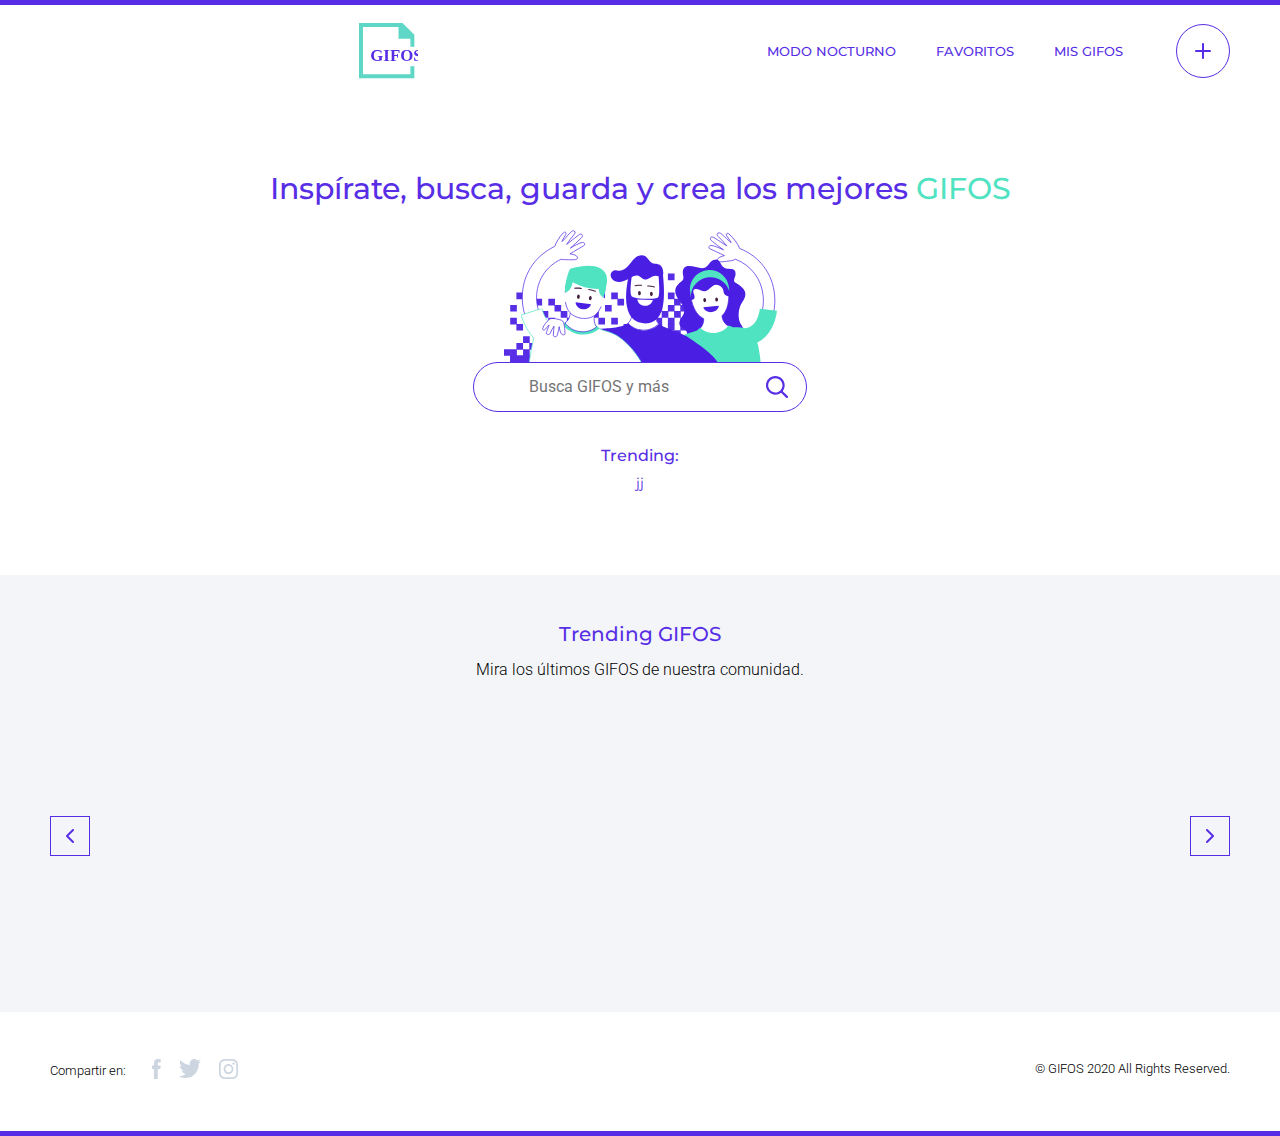
==== commit 4f3fc668: "Update index.html" ====
--- a/index.html
+++ b/index.html
@@ -82,7 +82,7 @@
 
             <div class="trending-sugerencias">
                 <h3>Trending:</h3>
-                <p id="trending-topics"></p>
+                <p id="trending-topics">jj</p>
             </div>
 
             <div id="resultados-busqueda-contenedor" class="resultados-busqueda-contenedor">
